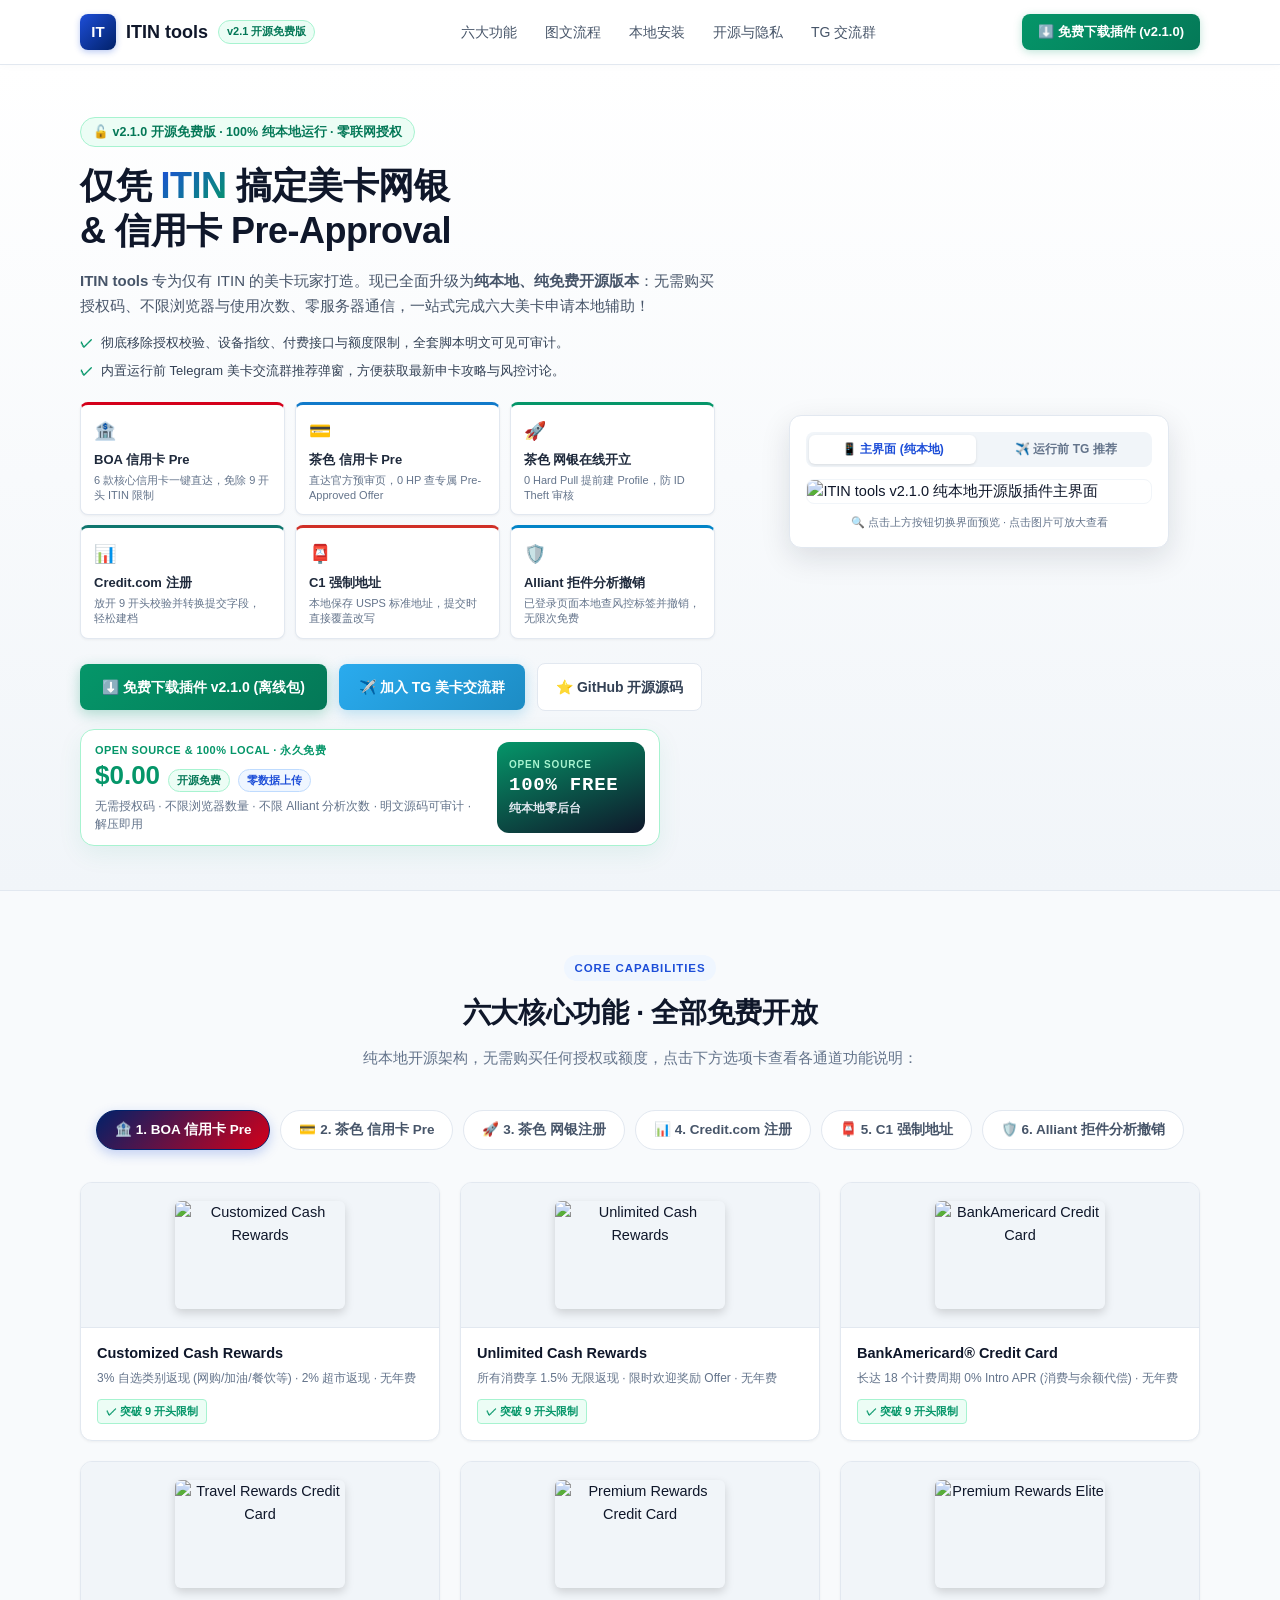
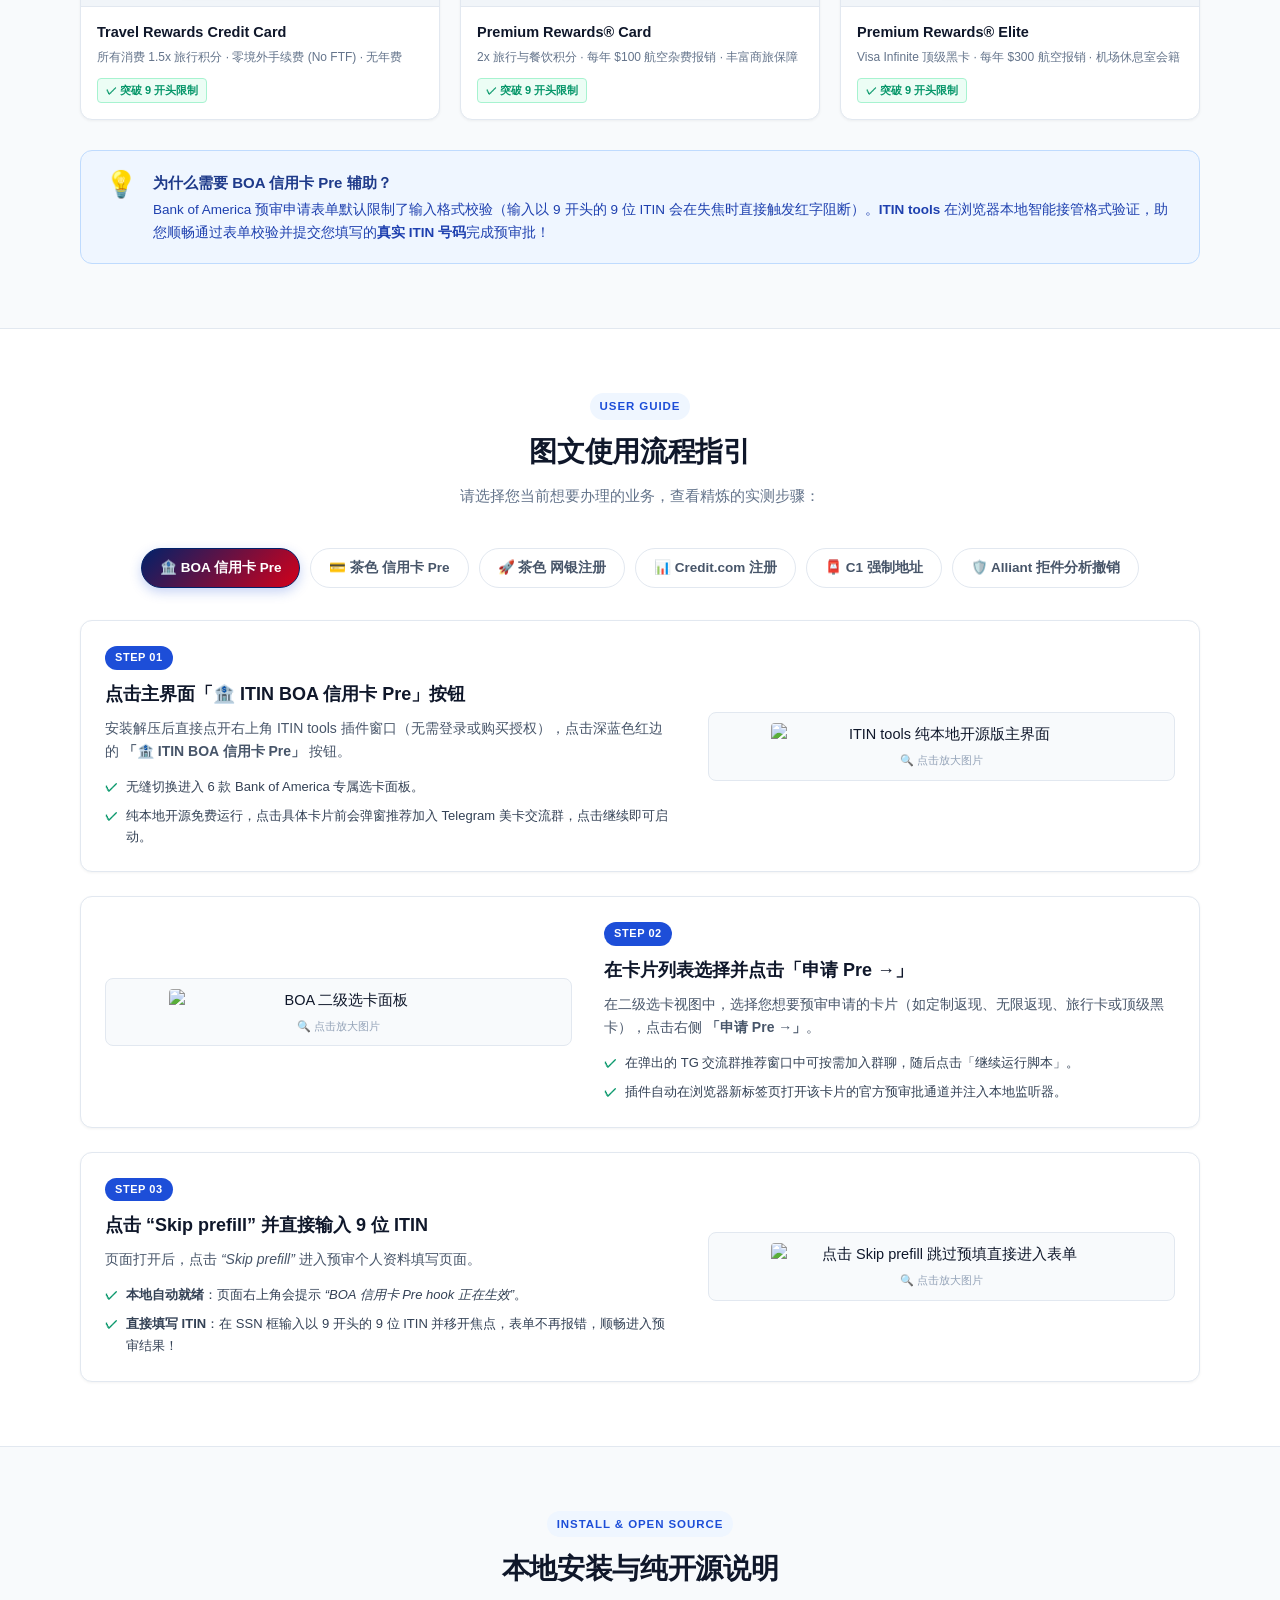
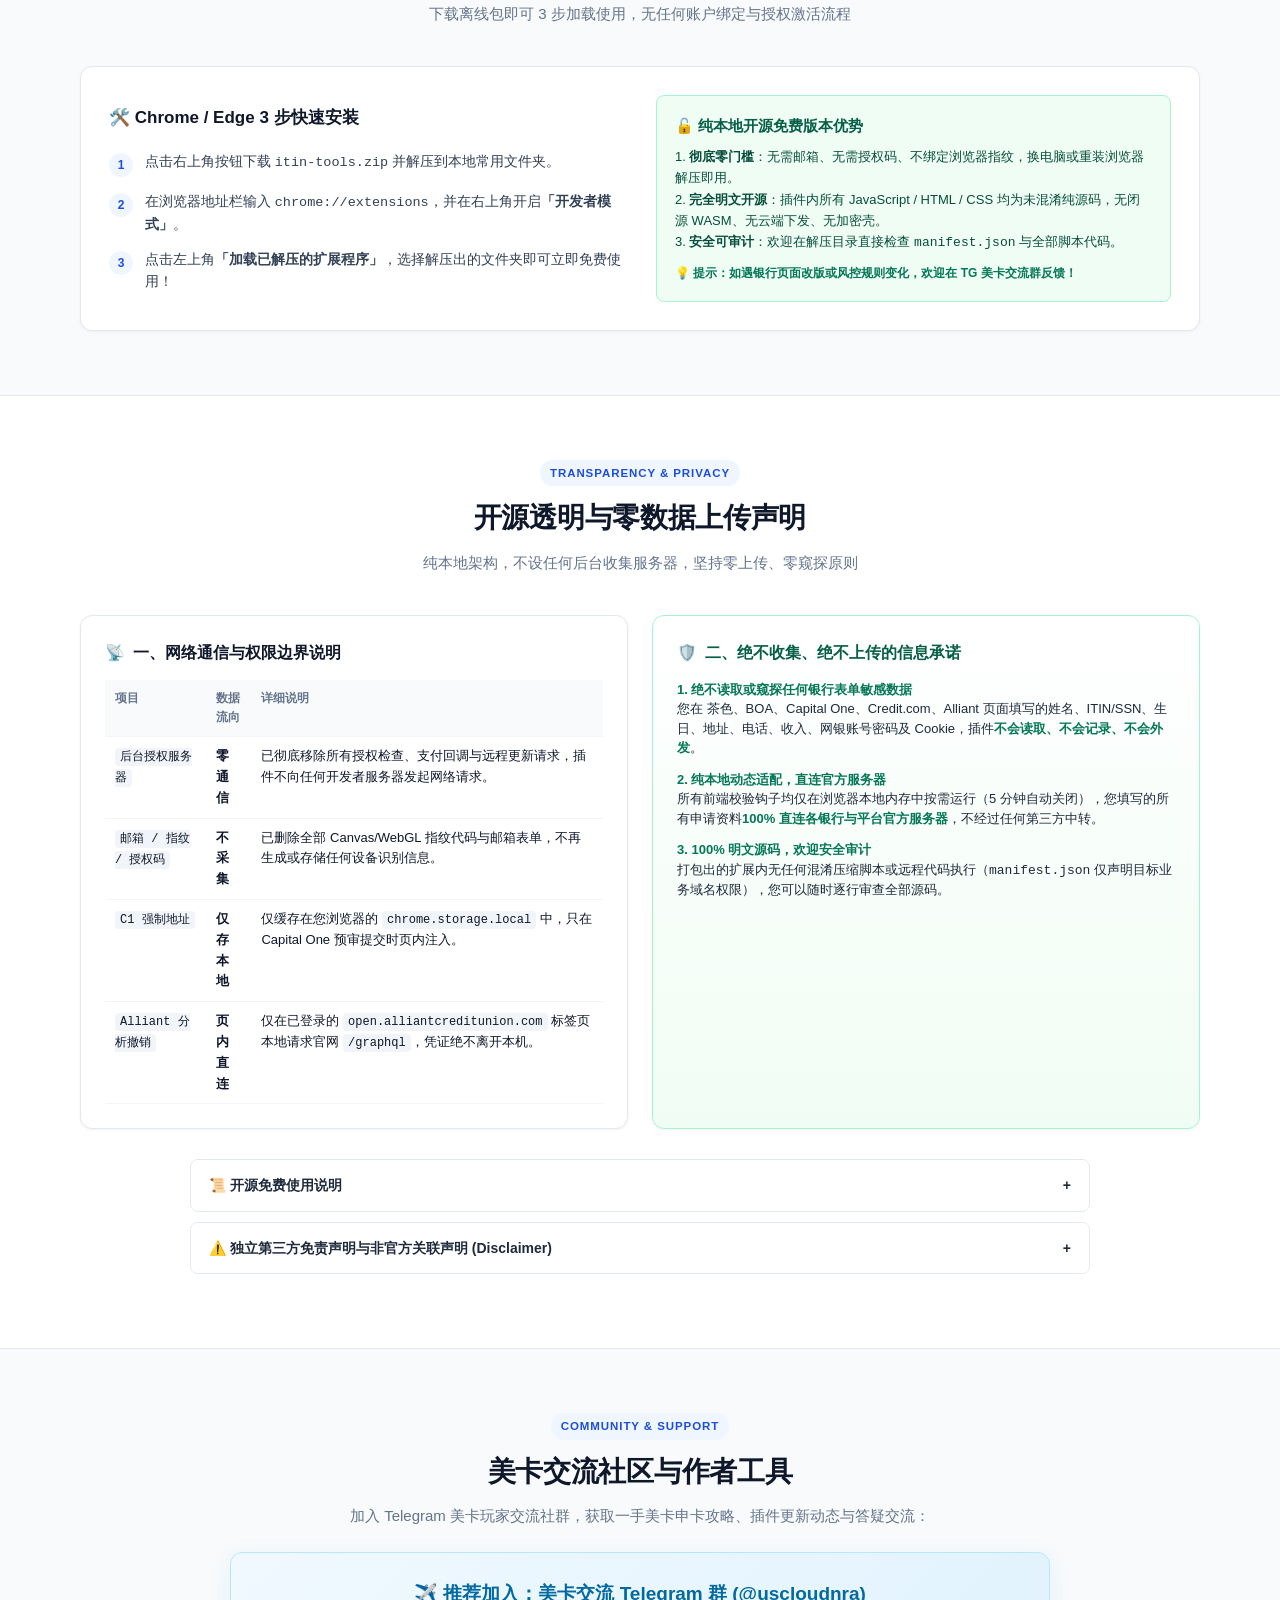
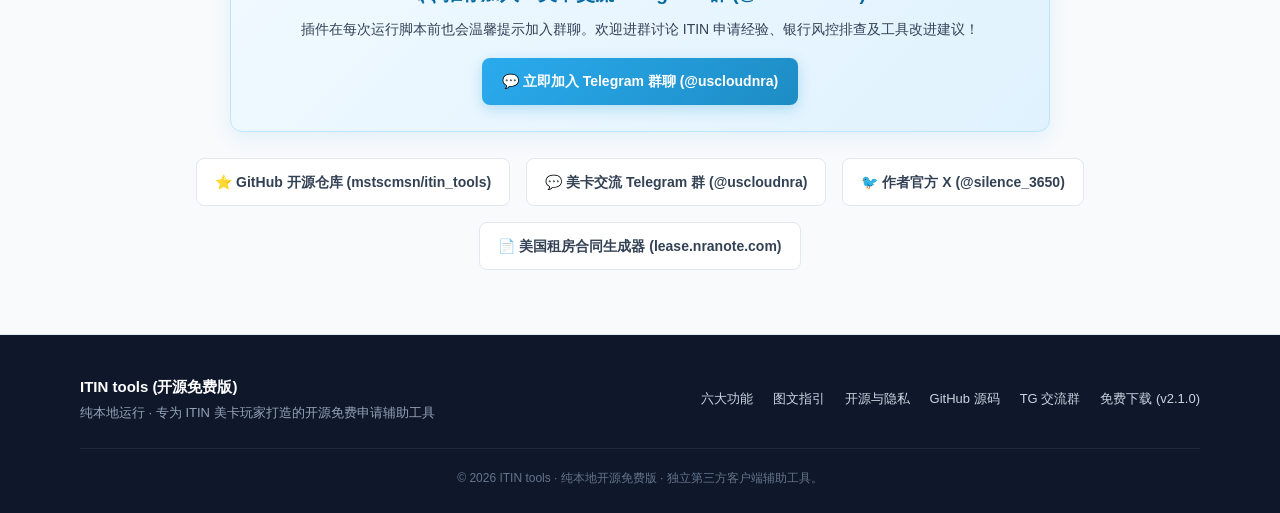
==== server/public/index.html @ f3eded9c "feat: release v2.1.0 pure local open-source edition with TG prompt and updated website" ====
<!DOCTYPE html>
<html lang="zh-CN">
<head>
  <meta charset="UTF-8" />
  <meta name="viewport" content="width=device-width, initial-scale=1.0" />
  <title>ITIN tools v2.1 - 开源免费的纯本地 ITIN 美卡申请辅助插件</title>
  <meta name="description" content="ITIN tools Chrome 插件 v2.1.0（纯本地开源免费版）。零授权码、零后台通信，一键辅助茶色房贷/网银注册、茶色信用卡 Pre、BOA 信用卡 Pre、Credit.com 注册、Capital One 强制地址，以及 Alliant CU 本地拒件分析与撤销。" />
  <style>
    :root {
      --primary: #1d4ed8;
      --primary-dark: #1e40af;
      --primary-light: #eff6ff;
      --chase-blue: #117aca;
      --bofa-red: #d4001a;
      --bofa-blue: #012169;
      --accent-green: #059669;
      --tg-blue: #229ed9;
      --text-main: #0f172a;
      --text-muted: #64748b;
      --bg-page: #f8fafc;
      --bg-card: #ffffff;
      --border-color: #e2e8f0;
      --radius-sm: 8px;
      --radius-md: 12px;
      --radius-lg: 16px;
      --shadow-sm: 0 1px 3px rgba(0, 0, 0, 0.05);
      --shadow-md: 0 4px 12px rgba(15, 23, 42, 0.08);
      --shadow-lg: 0 10px 30px rgba(15, 23, 42, 0.12);
    }

    * {
      box-sizing: border-box;
      margin: 0;
      padding: 0;
    }

    body {
      font-family: -apple-system, BlinkMacSystemFont, "Segoe UI", Roboto, "PingFang SC", "Hiragino Sans GB", "Microsoft YaHei", sans-serif;
      background-color: var(--bg-page);
      color: var(--text-main);
      line-height: 1.6;
      font-size: 14.5px;
      -webkit-font-smoothing: antialiased;
    }

    a {
      color: var(--primary);
      text-decoration: none;
      transition: all 0.2s;
    }
    a:hover {
      color: var(--primary-dark);
      text-decoration: underline;
    }

    .container {
      max-width: 1160px;
      margin: 0 auto;
      padding: 0 20px;
    }

    /* Navbar */
    .navbar {
      position: sticky;
      top: 0;
      z-index: 1000;
      background: rgba(255, 255, 255, 0.94);
      backdrop-filter: blur(12px);
      border-bottom: 1px solid var(--border-color);
      box-shadow: 0 2px 8px rgba(0, 0, 0, 0.02);
    }

    .nav-inner {
      height: 64px;
      display: flex;
      align-items: center;
      justify-content: space-between;
      gap: 16px;
    }

    .brand {
      display: flex;
      align-items: center;
      gap: 10px;
      text-decoration: none;
      color: var(--text-main);
      font-weight: 700;
      font-size: 18px;
      white-space: nowrap;
    }

    .brand-icon {
      width: 36px;
      height: 36px;
      border-radius: var(--radius-sm);
      background: linear-gradient(135deg, #1d4ed8 0%, #012169 100%);
      color: #ffffff;
      display: flex;
      align-items: center;
      justify-content: center;
      font-size: 15px;
      font-weight: 800;
      box-shadow: 0 2px 6px rgba(29, 78, 216, 0.3);
    }

    .brand-version {
      font-size: 11px;
      background: #ecfdf5;
      color: #047857;
      padding: 2px 8px;
      border-radius: 999px;
      font-weight: 700;
      border: 1px solid #a7f3d0;
    }

    .nav-links {
      display: flex;
      align-items: center;
      gap: 20px;
      list-style: none;
    }

    .nav-links a {
      color: #475569;
      font-size: 14px;
      font-weight: 500;
      text-decoration: none;
      padding: 6px 4px;
      position: relative;
      white-space: nowrap;
    }
    .nav-links a:hover {
      color: var(--primary);
    }

    .nav-cta {
      display: inline-flex;
      align-items: center;
      gap: 6px;
      background: linear-gradient(135deg, #059669 0%, #047857 100%);
      color: #ffffff !important;
      padding: 8px 16px;
      border-radius: var(--radius-sm);
      font-weight: 600;
      font-size: 13px;
      text-decoration: none !important;
      box-shadow: 0 2px 8px rgba(5, 150, 105, 0.25);
      transition: all 0.2s;
      white-space: nowrap;
    }
    .nav-cta:hover {
      transform: translateY(-1px);
      box-shadow: 0 4px 12px rgba(5, 150, 105, 0.35);
    }

    /* Hero Section */
    .hero {
      padding: 52px 0 44px;
      background: linear-gradient(180deg, #ffffff 0%, #f1f5f9 100%);
      border-bottom: 1px solid var(--border-color);
    }

    .hero-grid {
      display: grid;
      grid-template-columns: 1.18fr 0.82fr;
      gap: 44px;
      align-items: center;
    }

    .hero-tag {
      display: inline-flex;
      align-items: center;
      gap: 6px;
      background: #ecfdf5;
      border: 1px solid #a7f3d0;
      color: #047857;
      padding: 4px 12px;
      border-radius: 999px;
      font-size: 12.5px;
      font-weight: 700;
      margin-bottom: 16px;
    }

    .hero-title {
      font-size: 36px;
      font-weight: 800;
      line-height: 1.25;
      color: #0f172a;
      letter-spacing: -0.5px;
      margin-bottom: 16px;
    }

    .hero-title span {
      background: linear-gradient(135deg, #1d4ed8 0%, #059669 100%);
      -webkit-background-clip: text;
      -webkit-text-fill-color: transparent;
    }

    .hero-subtitle {
      font-size: 15px;
      color: #475569;
      line-height: 1.65;
      margin-bottom: 14px;
    }

    /* 6 Pill Cards in Hero */
    .hero-pills {
      display: grid;
      grid-template-columns: repeat(3, 1fr);
      gap: 10px;
      margin: 20px 0 24px;
    }

    .hero-pill-card {
      background: #ffffff;
      border: 1px solid var(--border-color);
      border-radius: var(--radius-sm);
      padding: 12px 13px;
      box-shadow: var(--shadow-sm);
      transition: all 0.2s;
    }
    .hero-pill-card:hover {
      transform: translateY(-2px);
      box-shadow: var(--shadow-md);
    }

    .hero-pill-card.pill-bofa { border-top: 3px solid var(--bofa-red); }
    .hero-pill-card.pill-chase { border-top: 3px solid var(--chase-blue); }
    .hero-pill-card.pill-open { border-top: 3px solid var(--accent-green); }
    .hero-pill-card.pill-credit { border-top: 3px solid #0f766e; }
    .hero-pill-card.pill-c1 { border-top: 3px solid #d03027; }
    .hero-pill-card.pill-alliant { border-top: 3px solid #0284c7; }

    .hero-pill-icon { font-size: 18px; margin-bottom: 4px; }
    .hero-pill-title { font-weight: 700; font-size: 13px; color: #1e293b; margin-bottom: 2px; }
    .hero-pill-desc { font-size: 11px; color: #64748b; line-height: 1.35; }

    .hero-actions {
      display: flex;
      align-items: center;
      gap: 12px;
      flex-wrap: wrap;
    }

    .btn-main {
      display: inline-flex;
      align-items: center;
      gap: 8px;
      background: linear-gradient(135deg, #059669 0%, #047857 100%);
      color: #ffffff !important;
      padding: 12px 22px;
      border-radius: var(--radius-sm);
      font-weight: 700;
      font-size: 14px;
      box-shadow: 0 4px 14px rgba(5, 150, 105, 0.3);
      transition: all 0.2s;
      text-decoration: none !important;
      border: none;
      cursor: pointer;
    }
    .btn-main:hover {
      transform: translateY(-2px);
      box-shadow: 0 6px 18px rgba(5, 150, 105, 0.4);
    }

    .btn-tg {
      display: inline-flex;
      align-items: center;
      gap: 7px;
      background: linear-gradient(135deg, #2aabee 0%, #1d8cc4 100%);
      color: #ffffff !important;
      padding: 12px 20px;
      border-radius: var(--radius-sm);
      font-weight: 700;
      font-size: 14px;
      box-shadow: 0 4px 14px rgba(34, 158, 217, 0.28);
      transition: all 0.2s;
      text-decoration: none !important;
    }
    .btn-tg:hover {
      transform: translateY(-2px);
      box-shadow: 0 6px 18px rgba(34, 158, 217, 0.38);
    }

    .btn-outline {
      display: inline-flex;
      align-items: center;
      gap: 6px;
      background: #ffffff;
      color: #334155 !important;
      border: 1px solid var(--border-color);
      padding: 12px 18px;
      border-radius: var(--radius-sm);
      font-weight: 600;
      font-size: 14px;
      transition: all 0.2s;
      text-decoration: none !important;
    }
    .btn-outline:hover {
      background: #f8fafc;
      border-color: #cbd5e1;
      color: #0f172a !important;
    }

    .hero-free-card {
      margin-top: 18px;
      display: flex;
      align-items: stretch;
      gap: 12px;
      background: #ffffff;
      border: 1px solid #a7f3d0;
      border-radius: 14px;
      padding: 12px 14px;
      box-shadow: 0 8px 24px rgba(5, 150, 105, 0.08);
      max-width: 580px;
    }
    .hero-free-main {
      flex: 1;
      min-width: 0;
    }
    .hero-free-kicker {
      font-size: 11px;
      font-weight: 700;
      letter-spacing: 0.04em;
      color: #059669;
      text-transform: uppercase;
    }
    .hero-free-row {
      display: flex;
      align-items: baseline;
      gap: 8px;
      margin-top: 2px;
      flex-wrap: wrap;
    }
    .hero-free-now {
      font-size: 26px;
      line-height: 1;
      font-weight: 800;
      color: #059669;
    }
    .hero-free-badge {
      font-size: 11px;
      font-weight: 700;
      color: #047857;
      background: #ecfdf5;
      border: 1px solid #a7f3d0;
      border-radius: 999px;
      padding: 2px 8px;
    }
    .hero-free-badge.blue {
      color: #1d4ed8;
      background: #eff6ff;
      border-color: #bfdbfe;
    }
    .hero-free-note {
      margin-top: 6px;
      font-size: 12px;
      color: #64748b;
      line-height: 1.45;
    }
    .oss-chip {
      flex: 0 0 auto;
      width: 148px;
      border-radius: 12px;
      background: linear-gradient(160deg, #059669 0%, #0f172a 100%);
      color: #ffffff;
      padding: 10px 12px;
      display: flex;
      flex-direction: column;
      justify-content: center;
      gap: 2px;
    }
    .oss-chip-label {
      font-size: 10px;
      letter-spacing: 0.08em;
      text-transform: uppercase;
      color: #a7f3d0;
      font-weight: 700;
    }
    .oss-chip-code {
      font-family: ui-monospace, SFMono-Regular, Menlo, Monaco, Consolas, monospace;
      font-size: 19px;
      font-weight: 800;
      letter-spacing: 0.04em;
      line-height: 1.15;
    }
    .oss-chip-sub {
      font-size: 11.5px;
      color: #e2e8f0;
      font-weight: 600;
    }

    @media (max-width: 580px) {
      .hero-free-card { flex-direction: column; }
      .oss-chip { width: 100%; }
    }

    /* Hero Preview Showcase */
    .hero-preview-wrap {
      display: flex;
      justify-content: center;
    }

    .preview-card {
      width: 100%;
      max-width: 380px;
      background: #ffffff;
      border: 1px solid var(--border-color);
      border-radius: var(--radius-md);
      box-shadow: var(--shadow-lg);
      padding: 16px;
      position: relative;
    }

    .preview-tabs {
      display: flex;
      gap: 6px;
      margin-bottom: 12px;
      background: #f1f5f9;
      padding: 3px;
      border-radius: var(--radius-sm);
    }

    .prev-tab-btn {
      flex: 1;
      border: none;
      background: transparent;
      padding: 6px 10px;
      font-size: 12px;
      font-weight: 600;
      color: #64748b;
      border-radius: 6px;
      cursor: pointer;
      transition: all 0.15s ease;
    }

    .prev-tab-btn:hover {
      color: #0f172a;
    }

    .prev-tab-btn.active {
      background: #ffffff;
      color: var(--primary);
      box-shadow: 0 1px 3px rgba(0, 0, 0, 0.1);
    }

    .preview-card img {
      width: 100%;
      border-radius: var(--radius-sm);
      display: block;
      cursor: zoom-in;
      transition: transform 0.2s;
      border: 1px solid #f1f5f9;
    }
    .preview-card img:hover {
      transform: scale(1.01);
    }

    .preview-caption {
      text-align: center;
      font-size: 11px;
      color: #64748b;
      margin-top: 10px;
    }

    /* Section Styles */
    .section {
      padding: 64px 0;
      border-bottom: 1px solid var(--border-color);
    }
    .section-alt {
      background: #ffffff;
    }

    .section-header {
      text-align: center;
      max-width: 760px;
      margin: 0 auto 40px;
    }

    .section-badge {
      display: inline-block;
      font-size: 11.5px;
      font-weight: 700;
      letter-spacing: 0.08em;
      text-transform: uppercase;
      color: var(--primary);
      background: var(--primary-light);
      padding: 4px 10px;
      border-radius: 999px;
      margin-bottom: 10px;
    }

    .section-title {
      font-size: 28px;
      font-weight: 800;
      color: #0f172a;
      letter-spacing: -0.3px;
      margin-bottom: 10px;
    }

    .section-desc {
      font-size: 15px;
      color: #64748b;
      line-height: 1.6;
    }

    /* Tab Controls */
    .tab-bar {
      display: flex;
      justify-content: center;
      gap: 10px;
      margin-bottom: 32px;
      flex-wrap: wrap;
    }

    .tab-btn {
      display: inline-flex;
      align-items: center;
      gap: 8px;
      padding: 10px 18px;
      border-radius: 999px;
      font-size: 13.5px;
      font-weight: 600;
      border: 1px solid var(--border-color);
      background: #ffffff;
      color: #475569;
      cursor: pointer;
      transition: all 0.2s;
    }

    .tab-btn:hover {
      background: #f8fafc;
      color: #0f172a;
      border-color: #cbd5e1;
    }

    .tab-btn.active {
      background: var(--primary);
      color: #ffffff;
      border-color: var(--primary);
      box-shadow: 0 4px 12px rgba(29, 78, 216, 0.25);
    }

    .tab-btn.tab-bofa.active {
      background: linear-gradient(135deg, #012169 0%, #d4001a 100%);
      border-color: #012169;
    }

    .tab-btn.tab-credit.active {
      background: linear-gradient(135deg, #0f766e 0%, #115e59 100%);
      border-color: #0f766e;
    }

    .tab-btn.tab-c1.active {
      background: linear-gradient(135deg, #004977 0%, #d03027 100%);
      border-color: #004977;
    }

    .tab-btn.tab-alliant.active {
      background: linear-gradient(135deg, #002b49 0%, #0284c7 100%);
      border-color: #002b49;
    }

    .tab-content {
      display: none;
      animation: fadeIn 0.3s ease;
    }
    .tab-content.active {
      display: block;
    }

    @keyframes fadeIn {
      from { opacity: 0; transform: translateY(6px); }
      to { opacity: 1; transform: translateY(0); }
    }

    /* Cards Grid for BOA Tab */
    .bofa-cards-grid {
      display: grid;
      grid-template-columns: repeat(3, 1fr);
      gap: 20px;
      margin-bottom: 30px;
    }

    .card-product {
      background: #ffffff;
      border: 1px solid var(--border-color);
      border-radius: var(--radius-md);
      overflow: hidden;
      box-shadow: var(--shadow-sm);
      transition: all 0.25s ease;
      display: flex;
      flex-direction: column;
    }
    .card-product:hover {
      transform: translateY(-3px);
      box-shadow: var(--shadow-md);
      border-color: #93c5fd;
    }

    .card-product-cover {
      background: #f1f5f9;
      padding: 18px;
      text-align: center;
      display: flex;
      align-items: center;
      justify-content: center;
      border-bottom: 1px solid var(--border-color);
    }

    .card-product-cover img {
      width: 170px;
      height: 108px;
      object-fit: cover;
      border-radius: 6px;
      box-shadow: 0 4px 10px rgba(0, 0, 0, 0.15);
      transition: transform 0.2s;
    }
    .card-product:hover .card-product-cover img {
      transform: scale(1.03);
    }

    .card-product-body {
      padding: 16px;
      flex: 1;
      display: flex;
      flex-direction: column;
    }

    .card-product-name {
      font-weight: 700;
      font-size: 14.5px;
      color: #0f172a;
      line-height: 1.35;
      margin-bottom: 6px;
    }

    .card-product-perk {
      font-size: 12px;
      color: #64748b;
      margin-bottom: 12px;
      line-height: 1.4;
      flex: 1;
    }

    .card-product-tag {
      display: inline-block;
      font-size: 11px;
      font-weight: 600;
      color: #059669;
      background: #ecfdf5;
      border: 1px solid #a7f3d0;
      padding: 3px 8px;
      border-radius: 4px;
      width: fit-content;
    }

    /* Explanation Banner */
    .feature-explanation-box {
      background: #eff6ff;
      border: 1px solid #bfdbfe;
      border-radius: var(--radius-md);
      padding: 20px 24px;
      display: flex;
      gap: 16px;
      align-items: flex-start;
      margin-top: 10px;
    }

    .feature-explanation-icon {
      font-size: 26px;
      line-height: 1;
      color: var(--primary);
    }

    .feature-explanation-title {
      font-weight: 700;
      font-size: 15px;
      color: #1e3a8a;
      margin-bottom: 4px;
    }

    .feature-explanation-desc {
      font-size: 13.5px;
      color: #1e40af;
      line-height: 1.6;
    }

    /* Benefits Grid */
    .benefits-grid {
      display: grid;
      grid-template-columns: repeat(2, 1fr);
      gap: 20px;
    }

    .benefit-item {
      background: #ffffff;
      border: 1px solid var(--border-color);
      border-radius: var(--radius-md);
      padding: 20px;
      box-shadow: var(--shadow-sm);
    }

    .benefit-icon {
      width: 40px;
      height: 40px;
      border-radius: var(--radius-sm);
      background: #eff6ff;
      color: var(--primary);
      display: flex;
      align-items: center;
      justify-content: center;
      font-size: 20px;
      margin-bottom: 12px;
    }

    .benefit-title {
      font-weight: 700;
      font-size: 16px;
      color: #0f172a;
      margin-bottom: 6px;
    }

    .benefit-desc {
      font-size: 13.5px;
      color: #64748b;
      line-height: 1.6;
    }

    /* Tutorial Steps */
    .tutorial-steps-wrap {
      display: flex;
      flex-direction: column;
      gap: 24px;
    }

    .tutorial-step-card {
      background: #ffffff;
      border: 1px solid var(--border-color);
      border-radius: var(--radius-md);
      box-shadow: var(--shadow-sm);
      padding: 24px;
      display: grid;
      grid-template-columns: 1.1fr 0.9fr;
      gap: 32px;
      align-items: center;
    }

    .tutorial-step-card.reverse {
      grid-template-columns: 0.9fr 1.1fr;
    }

    .step-badge {
      display: inline-block;
      font-size: 11px;
      font-weight: 700;
      color: #ffffff;
      background: var(--primary);
      padding: 3px 10px;
      border-radius: 999px;
      margin-bottom: 10px;
      letter-spacing: 0.05em;
    }

    .step-title {
      font-size: 18px;
      font-weight: 700;
      color: #0f172a;
      margin-bottom: 8px;
    }

    .step-desc {
      font-size: 14px;
      color: #475569;
      line-height: 1.65;
      margin-bottom: 14px;
    }

    .step-points {
      list-style: none;
      display: flex;
      flex-direction: column;
      gap: 8px;
    }

    .step-points li {
      font-size: 13px;
      color: #334155;
      display: flex;
      gap: 8px;
      align-items: flex-start;
    }

    .step-points li .dot {
      color: var(--accent-green);
      font-weight: 700;
    }

    .step-img-box {
      border: 1px solid var(--border-color);
      border-radius: var(--radius-sm);
      overflow: hidden;
      background: #f8fafc;
      text-align: center;
      padding: 10px;
    }

    .step-img-box img {
      width: 100%;
      max-width: 340px;
      margin: 0 auto;
      height: auto;
      border-radius: 4px;
      cursor: zoom-in;
      display: block;
      transition: transform 0.2s;
    }
    .step-img-box img:hover {
      transform: scale(1.02);
    }

    .step-zoom-hint {
      font-size: 11px;
      color: #94a3b8;
      margin-top: 6px;
    }

    /* Privacy & Transparency */
    .privacy-grid {
      display: grid;
      grid-template-columns: repeat(2, 1fr);
      gap: 24px;
      margin-bottom: 30px;
    }

    .privacy-card {
      background: #ffffff;
      border: 1px solid var(--border-color);
      border-radius: var(--radius-md);
      padding: 24px;
      box-shadow: var(--shadow-sm);
    }

    .privacy-card.safe {
      border-color: #a7f3d0;
      background: linear-gradient(180deg, #ffffff 0%, #f0fdf4 100%);
    }

    .privacy-card-title {
      font-size: 16px;
      font-weight: 700;
      display: flex;
      align-items: center;
      gap: 8px;
      margin-bottom: 14px;
    }

    .privacy-card.safe .privacy-card-title {
      color: #065f46;
    }

    .privacy-table {
      width: 100%;
      border-collapse: collapse;
      font-size: 13px;
    }

    .privacy-table th,
    .privacy-table td {
      padding: 9px 10px;
      border-bottom: 1px solid #f1f5f9;
      text-align: left;
      vertical-align: top;
    }

    .privacy-table th {
      color: #64748b;
      font-weight: 600;
      font-size: 12px;
      background: #f8fafc;
    }

    .privacy-table code {
      background: #f1f5f9;
      padding: 2px 5px;
      border-radius: 4px;
      font-size: 12px;
      color: #0f172a;
    }

    .safe-list {
      list-style: none;
      display: flex;
      flex-direction: column;
      gap: 12px;
    }

    .safe-list li {
      font-size: 13px;
      color: #1e293b;
      line-height: 1.5;
    }

    .safe-list strong {
      color: #047857;
    }

    /* Legal Accordion */
    .accordion-item {
      background: #ffffff;
      border: 1px solid var(--border-color);
      border-radius: var(--radius-sm);
      margin-bottom: 10px;
      overflow: hidden;
    }

    .accordion-header {
      padding: 14px 18px;
      font-weight: 600;
      font-size: 14px;
      color: #1e293b;
      cursor: pointer;
      display: flex;
      align-items: center;
      justify-content: space-between;
      user-select: none;
      background: #ffffff;
      transition: background 0.2s;
    }
    .accordion-header:hover {
      background: #f8fafc;
    }

    .accordion-content {
      padding: 16px 18px;
      font-size: 13px;
      color: #475569;
      line-height: 1.6;
      border-top: 1px solid var(--border-color);
      background: #fcfcfd;
      display: none;
    }
    .accordion-item.open .accordion-content {
      display: block;
    }

    /* Install Box */
    .install-box {
      background: #ffffff;
      border: 1px solid var(--border-color);
      border-radius: var(--radius-md);
      padding: 28px;
      box-shadow: var(--shadow-sm);
      display: grid;
      grid-template-columns: 1fr 1fr;
      gap: 32px;
      align-items: center;
    }

    .install-steps {
      display: flex;
      flex-direction: column;
      gap: 14px;
    }

    .install-step-item {
      display: flex;
      gap: 12px;
    }

    .install-num {
      width: 24px;
      height: 24px;
      border-radius: 999px;
      background: #eff6ff;
      color: var(--primary);
      font-size: 12px;
      font-weight: 700;
      display: flex;
      align-items: center;
      justify-content: center;
      flex-shrink: 0;
      margin-top: 2px;
    }

    .install-text {
      font-size: 13.5px;
      color: #334155;
    }

    /* Community Banner Card */
    .tg-hero-banner {
      background: linear-gradient(135deg, #f0f9ff 0%, #e0f2fe 100%);
      border: 1px solid #bae6fd;
      border-radius: var(--radius-md);
      padding: 26px 28px;
      max-width: 820px;
      margin: 0 auto 26px;
      text-align: center;
      box-shadow: 0 6px 20px rgba(34, 158, 217, 0.1);
    }

    .tg-hero-banner h3 {
      font-size: 19px;
      font-weight: 800;
      color: #0369a1;
      margin-bottom: 8px;
    }

    .tg-hero-banner p {
      font-size: 14px;
      color: #334155;
      margin-bottom: 18px;
    }

    /* Footer */
    .footer {
      background: #0f172a;
      color: #94a3b8;
      padding: 40px 0 28px;
      font-size: 13px;
    }

    .footer-inner {
      display: flex;
      align-items: center;
      justify-content: space-between;
      flex-wrap: wrap;
      gap: 16px;
      padding-bottom: 24px;
      border-bottom: 1px solid #1e293b;
      margin-bottom: 20px;
    }

    .footer-links {
      display: flex;
      gap: 20px;
      flex-wrap: wrap;
    }

    .footer-links a {
      color: #cbd5e1;
      text-decoration: none;
    }
    .footer-links a:hover {
      color: #ffffff;
      text-decoration: underline;
    }

    .footer-copy {
      font-size: 12px;
      color: #64748b;
      text-align: center;
    }

    /* Lightbox Modal */
    .lightbox {
      display: none;
      position: fixed;
      inset: 0;
      z-index: 99999;
      background: rgba(15, 23, 42, 0.88);
      backdrop-filter: blur(8px);
      align-items: center;
      justify-content: center;
      padding: 20px;
      cursor: zoom-out;
    }
    .lightbox.active {
      display: flex;
    }
    .lightbox-img {
      max-width: 90vw;
      max-height: 90vh;
      border-radius: var(--radius-sm);
      box-shadow: 0 20px 50px rgba(0, 0, 0, 0.5);
    }

    /* Responsive */
    @media (max-width: 868px) {
      .hero-grid { grid-template-columns: 1fr; }
      .hero-pills { grid-template-columns: repeat(2, 1fr); }
      .bofa-cards-grid { grid-template-columns: repeat(2, 1fr); }
      .benefits-grid { grid-template-columns: 1fr; }
      .tutorial-step-card,
      .tutorial-step-card.reverse { grid-template-columns: 1fr; }
      .privacy-grid { grid-template-columns: 1fr; }
      .install-box { grid-template-columns: 1fr; }
      .nav-links { display: none; }
    }

    @media (max-width: 580px) {
      .hero-pills { grid-template-columns: 1fr; }
      .bofa-cards-grid { grid-template-columns: 1fr; }
    }
  </style>
</head>
<body>

  <!-- Top Sticky Navigation -->
  <header class="navbar">
    <div class="container nav-inner">
      <a href="#" class="brand">
        <div class="brand-icon">IT</div>
        <span>ITIN tools</span>
        <span class="brand-version">v2.1 开源免费版</span>
      </a>
      <nav class="nav-links">
        <a href="#features">六大功能</a>
        <a href="#tutorial">图文流程</a>
        <a href="#install">本地安装</a>
        <a href="#privacy">开源与隐私</a>
        <a href="#community">TG 交流群</a>
      </nav>
      <a href="/downloads/itin-tools.zip" class="nav-cta" download>
        <span>⬇️ 免费下载插件 (v2.1.0)</span>
      </a>
    </div>
  </header>

  <!-- Hero Section -->
  <section class="hero">
    <div class="container hero-grid">
      <div>
        <div class="hero-tag">
          <span>🔓 v2.1.0 开源免费版 · 100% 纯本地运行 · 零联网授权</span>
        </div>
        <h1 class="hero-title">
          仅凭 <span>ITIN</span> 搞定美卡网银<br />
          &amp; 信用卡 Pre-Approval
        </h1>
        <p class="hero-subtitle">
          <strong>ITIN tools</strong> 专为仅有 ITIN 的美卡玩家打造。现已全面升级为<strong>纯本地、纯免费开源版本</strong>：无需购买授权码、不限浏览器与使用次数、零服务器通信，一站式完成六大美卡申请本地辅助！
        </p>
        <ul class="step-points" style="margin: 10px 0 0;">
          <li><span class="dot">✓</span> <span>彻底移除授权校验、设备指纹、付费接口与额度限制，全套脚本明文可见可审计。</span></li>
          <li><span class="dot">✓</span> <span>内置运行前 Telegram 美卡交流群推荐弹窗，方便获取最新申卡攻略与风控讨论。</span></li>
        </ul>

        <!-- 6 Feature Pills in Hero -->
        <div class="hero-pills">
          <div class="hero-pill-card pill-bofa">
            <div class="hero-pill-icon">🏦</div>
            <div class="hero-pill-title">BOA 信用卡 Pre</div>
            <div class="hero-pill-desc">6 款核心信用卡一键直达，免除 9 开头 ITIN 限制</div>
          </div>
          <div class="hero-pill-card pill-chase">
            <div class="hero-pill-icon">💳</div>
            <div class="hero-pill-title">茶色 信用卡 Pre</div>
            <div class="hero-pill-desc">直达官方预审页，0 HP 查专属 Pre-Approved Offer</div>
          </div>
          <div class="hero-pill-card pill-open">
            <div class="hero-pill-icon">🚀</div>
            <div class="hero-pill-title">茶色 网银在线开立</div>
            <div class="hero-pill-desc">0 Hard Pull 提前建 Profile，防 ID Theft 审核</div>
          </div>
          <div class="hero-pill-card pill-credit">
            <div class="hero-pill-icon">📊</div>
            <div class="hero-pill-title">Credit.com 注册</div>
            <div class="hero-pill-desc">放开 9 开头校验并转换提交字段，轻松建档</div>
          </div>
          <div class="hero-pill-card pill-c1">
            <div class="hero-pill-icon">📮</div>
            <div class="hero-pill-title">C1 强制地址</div>
            <div class="hero-pill-desc">本地保存 USPS 标准地址，提交时直接覆盖改写</div>
          </div>
          <div class="hero-pill-card pill-alliant">
            <div class="hero-pill-icon">🛡️</div>
            <div class="hero-pill-title">Alliant 拒件分析撤销</div>
            <div class="hero-pill-desc">已登录页面本地查风控标签并撤销，无限次免费</div>
          </div>
        </div>

        <div class="hero-actions">
          <a href="/downloads/itin-tools.zip" class="btn-main" download>
            <span>⬇️ 免费下载插件 v2.1.0 (离线包)</span>
          </a>
          <a href="https://t.me/uscloudnra" target="_blank" rel="noopener noreferrer" class="btn-tg">
            <span>✈️ 加入 TG 美卡交流群</span>
          </a>
          <a href="https://github.com/mstscmsn/itin_tools" target="_blank" rel="noopener noreferrer" class="btn-outline">
            <span>⭐ GitHub 开源源码</span>
          </a>
        </div>

        <div class="hero-free-card">
          <div class="hero-free-main">
            <div class="hero-free-kicker">OPEN SOURCE &amp; 100% LOCAL · 永久免费</div>
            <div class="hero-free-row">
              <span class="hero-free-now">$0.00</span>
              <span class="hero-free-badge">开源免费</span>
              <span class="hero-free-badge blue">零数据上传</span>
            </div>
            <div class="hero-free-note">
              无需授权码 · 不限浏览器数量 · 不限 Alliant 分析次数 · 明文源码可审计 · 解压即用
            </div>
          </div>
          <div class="oss-chip" title="纯本地开源免费版本">
            <span class="oss-chip-label">OPEN SOURCE</span>
            <span class="oss-chip-code">100% FREE</span>
            <span class="oss-chip-sub">纯本地零后台</span>
          </div>
        </div>
      </div>

      <div class="hero-preview-wrap">
        <div class="preview-card">
          <div class="preview-tabs">
            <button id="btn-prev-main" class="prev-tab-btn active" type="button" onclick="setHeroPreview('main')">
              📱 主界面 (纯本地)
            </button>
            <button id="btn-prev-tg" class="prev-tab-btn" type="button" onclick="setHeroPreview('tg')">
              ✈️ 运行前 TG 推荐
            </button>
          </div>
          <img id="hero-preview-img" src="/images/ext-main-v2.1.png" alt="ITIN tools v2.1.0 纯本地开源版插件主界面" onclick="openLightbox(this.src)" />
          <div class="preview-caption">🔍 点击上方按钮切换界面预览 · 点击图片可放大查看</div>
        </div>
      </div>
    </div>
  </section>

  <!-- Core Features Section -->
  <section id="features" class="section">
    <div class="container">
      <div class="section-header">
        <span class="section-badge">CORE CAPABILITIES</span>
        <h2 class="section-title">六大核心功能 · 全部免费开放</h2>
        <p class="section-desc">纯本地开源架构，无需购买任何授权或额度，点击下方选项卡查看各通道功能说明：</p>
      </div>

      <!-- Tab Buttons for Features -->
      <div class="tab-bar" id="features-tab-bar">
        <button class="tab-btn tab-bofa active" data-tab="bofa" onclick="switchFeatureTab('bofa', this)">
          <span>🏦 1. BOA 信用卡 Pre</span>
        </button>
        <button class="tab-btn" data-tab="chasepre" onclick="switchFeatureTab('chasepre', this)">
          <span>💳 2. 茶色 信用卡 Pre</span>
        </button>
        <button class="tab-btn" data-tab="chaseopen" onclick="switchFeatureTab('chaseopen', this)">
          <span>🚀 3. 茶色 网银注册</span>
        </button>
        <button class="tab-btn tab-credit" data-tab="credit" onclick="switchFeatureTab('credit', this)">
          <span>📊 4. Credit.com 注册</span>
        </button>
        <button class="tab-btn tab-c1" data-tab="c1" onclick="switchFeatureTab('c1', this)">
          <span>📮 5. C1 强制地址</span>
        </button>
        <button class="tab-btn tab-alliant" data-tab="alliant" onclick="switchFeatureTab('alliant', this)">
          <span>🛡️ 6. Alliant 拒件分析撤销</span>
        </button>
      </div>

      <!-- Tab 1: Bank of America Pre -->
      <div id="feature-tab-bofa" class="tab-content active">
        <div class="bofa-cards-grid">
          <div class="card-product">
            <div class="card-product-cover">
              <img src="/images/cards/bofa-1.png" alt="Customized Cash Rewards" onclick="openLightbox(this.src)" />
            </div>
            <div class="card-product-body">
              <div class="card-product-name">Customized Cash Rewards</div>
              <div class="card-product-perk">3% 自选类别返现 (网购/加油/餐饮等) · 2% 超市返现 · 无年费</div>
              <span class="card-product-tag">✓ 突破 9 开头限制</span>
            </div>
          </div>
          <div class="card-product">
            <div class="card-product-cover">
              <img src="/images/cards/bofa-2.png" alt="Unlimited Cash Rewards" onclick="openLightbox(this.src)" />
            </div>
            <div class="card-product-body">
              <div class="card-product-name">Unlimited Cash Rewards</div>
              <div class="card-product-perk">所有消费享 1.5% 无限返现 · 限时欢迎奖励 Offer · 无年费</div>
              <span class="card-product-tag">✓ 突破 9 开头限制</span>
            </div>
          </div>
          <div class="card-product">
            <div class="card-product-cover">
              <img src="/images/cards/bofa-3.png" alt="BankAmericard Credit Card" onclick="openLightbox(this.src)" />
            </div>
            <div class="card-product-body">
              <div class="card-product-name">BankAmericard® Credit Card</div>
              <div class="card-product-perk">长达 18 个计费周期 0% Intro APR (消费与余额代偿) · 无年费</div>
              <span class="card-product-tag">✓ 突破 9 开头限制</span>
            </div>
          </div>
          <div class="card-product">
            <div class="card-product-cover">
              <img src="/images/cards/bofa-4.png" alt="Travel Rewards Credit Card" onclick="openLightbox(this.src)" />
            </div>
            <div class="card-product-body">
              <div class="card-product-name">Travel Rewards Credit Card</div>
              <div class="card-product-perk">所有消费 1.5x 旅行积分 · 零境外手续费 (No FTF) · 无年费</div>
              <span class="card-product-tag">✓ 突破 9 开头限制</span>
            </div>
          </div>
          <div class="card-product">
            <div class="card-product-cover">
              <img src="/images/cards/bofa-5.png" alt="Premium Rewards Credit Card" onclick="openLightbox(this.src)" />
            </div>
            <div class="card-product-body">
              <div class="card-product-name">Premium Rewards® Card</div>
              <div class="card-product-perk">2x 旅行与餐饮积分 · 每年 $100 航空杂费报销 · 丰富商旅保障</div>
              <span class="card-product-tag">✓ 突破 9 开头限制</span>
            </div>
          </div>
          <div class="card-product">
            <div class="card-product-cover">
              <img src="/images/cards/bofa-6.png" alt="Premium Rewards Elite" onclick="openLightbox(this.src)" />
            </div>
            <div class="card-product-body">
              <div class="card-product-name">Premium Rewards® Elite</div>
              <div class="card-product-perk">Visa Infinite 顶级黑卡 · 每年 $300 航空报销 · 机场休息室会籍</div>
              <span class="card-product-tag">✓ 突破 9 开头限制</span>
            </div>
          </div>
        </div>

        <div class="feature-explanation-box">
          <div class="feature-explanation-icon">💡</div>
          <div>
            <div class="feature-explanation-title">为什么需要 BOA 信用卡 Pre 辅助？</div>
            <div class="feature-explanation-desc">
              Bank of America 预审申请表单默认限制了输入格式校验（输入以 <code>9</code> 开头的 9 位 ITIN 会在失焦时直接触发红字阻断）。<strong>ITIN tools</strong> 在浏览器本地智能接管格式验证，助您顺畅通过表单校验并提交您填写的<strong>真实 ITIN 号码</strong>完成预审批！
            </div>
          </div>
        </div>
      </div>

      <!-- Tab 2: 茶色 Pre-Approval -->
      <div id="feature-tab-chasepre" class="tab-content">
        <div class="benefits-grid">
          <div class="benefit-item">
            <div class="benefit-icon">💳</div>
            <div class="benefit-title">专属 Pre-Approval 预审通道</div>
            <div class="benefit-desc">
              插件内置「💳 ITIN 茶色 信用卡 Pre」本地钩子，一键直达 茶色 官方信用卡 Pre-Approval 专属预审批通道。
            </div>
          </div>
          <div class="benefit-item">
            <div class="benefit-icon">🛡️</div>
            <div class="benefit-title">0 Hard Pull 查看预批 Offer</div>
            <div class="benefit-desc">
              在 SSN 栏位直接填入以 9 开头的 9 位 ITIN，点击查询专属 Pre-Approved 信用卡 Offer（如 Freedom / Sapphire 等），查询过程仅 Soft Pull，不影响您的信用评分。
            </div>
          </div>
          <div class="benefit-item">
            <div class="benefit-icon">⚡</div>
            <div class="benefit-title">预批下卡率大幅提升</div>
            <div class="benefit-desc">
              通过 Pre-Approval 查出的预审推荐通常拥有固定的 APR 和更高的批卡概率，避免在没有预批的情况下盲目 Hard Pull 导致被拒。
            </div>
          </div>
          <div class="benefit-item">
            <div class="benefit-icon">🎯</div>
            <div class="benefit-title">请求参数本地自动改写</div>
            <div class="benefit-desc">
              提交询问请求时在本地自动完成校验适配与字段转换，无需配合 Requestly 等额外外部规则工具，5 分钟会话到期后自动关闭钩子。
            </div>
          </div>
        </div>
      </div>

      <!-- Tab 3: 茶色 Online Profile -->
      <div id="feature-tab-chaseopen" class="tab-content">
        <div class="benefits-grid">
          <div class="benefit-item">
            <div class="benefit-icon">✨</div>
            <div class="benefit-title">1. 免先下卡，0 HP 免费创建网银</div>
            <div class="benefit-desc">
              无需持有 茶色 支票账户或信用卡，通过房贷通道仅凭 ITIN 免费在线创建 茶色 Profile，<strong>0 Hard Pull，不影响信用分</strong>。
            </div>
          </div>
          <div class="benefit-item">
            <div class="benefit-icon">🔔</div>
            <div class="benefit-title">2. 防 ID Theft 审核第一时间接收通知</div>
            <div class="benefit-desc">
              申请信用卡如果触发防盗号风控（ID Theft），提前拥有网银账号可以第一时间在 App/网页收到通知并致电解除，防止因超时未响应被拒。
            </div>
          </div>
          <div class="benefit-item">
            <div class="benefit-icon">📱</div>
            <div class="benefit-title">3. Recon 电话 App 弹窗秒验证</div>
            <div class="benefit-desc">
              在拨打 Recon 客服申请复议时，客服可直接向您已登录的 茶色 App 发送安全推送弹窗快速核实身份，免去繁琐的信件资料寄送。
            </div>
          </div>
          <div class="benefit-item">
            <div class="benefit-icon">📊</div>
            <div class="benefit-title">4. 随时在线查询信用卡审批进度</div>
            <div class="benefit-desc">
              无需反复拨打自动语音电话或等待平邮纸质信件，登录已创建的 茶色 网银即可随时在线查看办卡审批状态。
            </div>
          </div>
        </div>
      </div>

      <!-- Tab 4: Credit.com ITIN Signup -->
      <div id="feature-tab-credit" class="tab-content">
        <div class="benefits-grid">
          <div class="benefit-item">
            <div class="benefit-icon">📊</div>
            <div class="benefit-title">1. 放开 9 开头 ITIN 前端阻断</div>
            <div class="benefit-desc">
              Credit.com 注册页默认会拦截以 <code>9</code> 开头的 9 位税号输入。插件在本地页内自动接管前端校验逻辑，直接填写真实 ITIN 即可通过验证。
            </div>
          </div>
          <div class="benefit-item">
            <div class="benefit-icon">🔁</div>
            <div class="benefit-title">2. 注册请求字段自动转换</div>
            <div class="benefit-desc">
              当向 <code>/marketing-services/signup/v3/customer</code> 提交注册请求时，本地钩子会自动将请求体中的税号类型字段转换为 <code>itin</code>，直连官网完成注册。
            </div>
          </div>
          <div class="benefit-item">
            <div class="benefit-icon">⏱️</div>
            <div class="benefit-title">3. 按需激活，5 分钟自动失效</div>
            <div class="benefit-desc">
              仅在您从插件点击启动 Credit.com 注册后的 5 分钟内生效，超时后自动卸载页面钩子并还原浏览器原生原型方法。
            </div>
          </div>
          <div class="benefit-item">
            <div class="benefit-icon">🔒</div>
            <div class="benefit-title">4. 无需第三方规则插件</div>
            <div class="benefit-desc">
              告别过去依赖外部代理或 Requestly 脚本的做法，全部逻辑内置于本开源插件中，代码明文可见、本地直接运行。
            </div>
          </div>
        </div>
      </div>

      <!-- Tab 5: Capital One Force Address -->
      <div id="feature-tab-c1" class="tab-content">
        <div class="benefits-grid">
          <div class="benefit-item">
            <div class="benefit-icon">📮</div>
            <div class="benefit-title">1. 防止预审地址被 Google / USPS 强行改写</div>
            <div class="benefit-desc">
              Capital One 预审页常会通过 Google / Smarty / Lob 自动替换或拒绝您输入的公寓号或街道格式。先在插件本地表单填好 USPS 标准地址，提交时直接由插件精确替换请求体里的地址字段。
            </div>
          </div>
          <div class="benefit-item">
            <div class="benefit-icon">💳</div>
            <div class="benefit-title">2. 同时支持个人卡与企业卡预审</div>
            <div class="benefit-desc">
              插件面板提供「个人卡预审」与「企业卡预审」两个入口，自动覆盖 <code>physicalAddress</code>、<code>mailingAddress</code>、<code>prospectAddress</code> 及企业地址相关提交路径。
            </div>
          </div>
          <div class="benefit-item">
            <div class="benefit-icon">💾</div>
            <div class="benefit-title">3. 地址仅保存在本地浏览器</div>
            <div class="benefit-desc">
              您填写的街道、公寓号、城市、州和邮编仅保存在浏览器的 <code>chrome.storage.local</code> 中方便下次复用，绝不上传至任何外部服务器。
            </div>
          </div>
          <div class="benefit-item">
            <div class="benefit-icon">🛡️</div>
            <div class="benefit-title">4. 内置格式规范校验</div>
            <div class="benefit-desc">
              保存前自动检查街道长度（≤40 字符）、公寓号合法字符（如 <code>Apt 4B</code> 或 <code>#12</code>）、两位州代码及 5 位数字 ZIP，降低提交报错概率。
            </div>
          </div>
        </div>
      </div>

      <!-- Tab 6: Alliant CU Rejection Analysis & Cancellation -->
      <div id="feature-tab-alliant" class="tab-content">
        <div class="benefits-grid">
          <div class="benefit-item">
            <div class="benefit-icon">🔍</div>
            <div class="benefit-title">1. 深度解析后台拒件原因，定位真实风控标签</div>
            <div class="benefit-desc">
              突破官网前端模糊通用的拒件提示，在已登录页面直连查询决策系统风控标签（如 SSN Warning、Denied Fraud、Address Warning、Phone Warning、Fraud Review 等），给出针对性排查建议。
            </div>
          </div>

          <div class="benefit-item">
            <div class="benefit-icon">❌</div>
            <div class="benefit-title">2. 在官网页面直接取消当前申请</div>
            <div class="benefit-desc">
              开户被拒或卡在审核挂起状态？插件支持直接在当前已登录的 Alliant 页面发起取消请求，秒级撤销关闭申请单，解除状态占用以便重新申请。
            </div>
          </div>

          <div class="benefit-item">
            <div class="benefit-icon">🛡️</div>
            <div class="benefit-title">3. 纯浏览器本地执行，Cookie 绝不离开电脑</div>
            <div class="benefit-desc">
              分析和取消操作全部通过当前已登录的 <code>open.alliantcreditunion.com</code> 标签页直接请求官方 <code>/graphql</code> 完成，插件不读取、不上传任何登录凭证。
            </div>
          </div>

          <div class="benefit-item">
            <div class="benefit-icon">🎁</div>
            <div class="benefit-title">4. 完全免费 · 不限账号与次数</div>
            <div class="benefit-desc">
              开源版本已彻底移除原有的 2 次额度限制与付费增购机制！无论多少个 Alliant 账号、反复分析或取消多少次，均<strong>100% 免费不限量</strong>使用。
            </div>
          </div>
        </div>
      </div>

    </div>
  </section>

  <!-- Step-by-Step Illustrated Guide -->
  <section id="tutorial" class="section section-alt">
    <div class="container">
      <div class="section-header">
        <span class="section-badge">USER GUIDE</span>
        <h2 class="section-title">图文使用流程指引</h2>
        <p class="section-desc">请选择您当前想要办理的业务，查看精炼的实测步骤：</p>
      </div>

      <div class="tab-bar" id="guide-tab-bar">
        <button class="tab-btn tab-bofa active" data-guide="guide-bofa" onclick="switchGuideTab('guide-bofa', this)">
          <span>🏦 BOA 信用卡 Pre</span>
        </button>
        <button class="tab-btn" data-guide="guide-chasepre" onclick="switchGuideTab('guide-chasepre', this)">
          <span>💳 茶色 信用卡 Pre</span>
        </button>
        <button class="tab-btn" data-guide="guide-chaseopen" onclick="switchGuideTab('guide-chaseopen', this)">
          <span>🚀 茶色 网银注册</span>
        </button>
        <button class="tab-btn tab-credit" data-guide="guide-credit" onclick="switchGuideTab('guide-credit', this)">
          <span>📊 Credit.com 注册</span>
        </button>
        <button class="tab-btn tab-c1" data-guide="guide-c1" onclick="switchGuideTab('guide-c1', this)">
          <span>📮 C1 强制地址</span>
        </button>
        <button class="tab-btn tab-alliant" data-guide="guide-alliant" onclick="switchGuideTab('guide-alliant', this)">
          <span>🛡️ Alliant 拒件分析撤销</span>
        </button>
      </div>

      <!-- Guide 1: BOA Pre -->
      <div id="guide-bofa" class="tab-content active">
        <div class="tutorial-steps-wrap">
          <div class="tutorial-step-card">
            <div>
              <span class="step-badge">STEP 01</span>
              <h3 class="step-title">点击主界面「🏦 ITIN BOA 信用卡 Pre」按钮</h3>
              <p class="step-desc">
                安装解压后直接点开右上角 ITIN tools 插件窗口（无需登录或购买授权），点击深蓝色红边的 <strong>「🏦 ITIN BOA 信用卡 Pre」</strong> 按钮。
              </p>
              <ul class="step-points">
                <li><span class="dot">✓</span> <span>无缝切换进入 6 款 Bank of America 专属选卡面板。</span></li>
                <li><span class="dot">✓</span> <span>纯本地开源免费运行，点击具体卡片前会弹窗推荐加入 Telegram 美卡交流群，点击继续即可启动。</span></li>
              </ul>
            </div>
            <div class="step-img-box">
              <img src="/images/ext-main-v2.1.png" alt="ITIN tools 纯本地开源版主界面" onclick="openLightbox(this.src)" />
              <div class="step-zoom-hint">🔍 点击放大图片</div>
            </div>
          </div>

          <div class="tutorial-step-card reverse">
            <div class="step-img-box">
              <img src="/images/ext-bofa-v2.1.png" alt="BOA 二级选卡面板" onclick="openLightbox(this.src)" />
              <div class="step-zoom-hint">🔍 点击放大图片</div>
            </div>
            <div>
              <span class="step-badge">STEP 02</span>
              <h3 class="step-title">在卡片列表选择并点击「申请 Pre →」</h3>
              <p class="step-desc">
                在二级选卡视图中，选择您想要预审申请的卡片（如定制返现、无限返现、旅行卡或顶级黑卡），点击右侧 <strong>「申请 Pre →」</strong>。
              </p>
              <ul class="step-points">
                <li><span class="dot">✓</span> <span>在弹出的 TG 交流群推荐窗口中可按需加入群聊，随后点击「继续运行脚本」。</span></li>
                <li><span class="dot">✓</span> <span>插件自动在浏览器新标签页打开该卡片的官方预审批通道并注入本地监听器。</span></li>
              </ul>
            </div>
          </div>

          <div class="tutorial-step-card">
            <div>
              <span class="step-badge">STEP 03</span>
              <h3 class="step-title">点击 “Skip prefill” 并直接输入 9 位 ITIN</h3>
              <p class="step-desc">
                页面打开后，点击 <em>“Skip prefill”</em> 进入预审个人资料填写页面。
              </p>
              <ul class="step-points">
                <li><span class="dot">✓</span> <span><strong>本地自动就绪</strong>：页面右上角会提示 <em>“BOA 信用卡 Pre hook 正在生效”</em>。</span></li>
                <li><span class="dot">✓</span> <span><strong>直接填写 ITIN</strong>：在 SSN 框输入以 <code>9</code> 开头的 9 位 ITIN 并移开焦点，表单不再报错，顺畅进入预审结果！</span></li>
              </ul>
            </div>
            <div class="step-img-box">
              <img src="/images/bofa-step-skip-prefill.png" alt="点击 Skip prefill 跳过预填直接进入表单" onclick="openLightbox(this.src)" />
              <div class="step-zoom-hint">🔍 点击放大图片</div>
            </div>
          </div>
        </div>
      </div>

      <!-- Guide 2: 茶色 Pre -->
      <div id="guide-chasepre" class="tab-content">
        <div class="tutorial-steps-wrap">
          <div class="tutorial-step-card">
            <div>
              <span class="step-badge">STEP 01</span>
              <h3 class="step-title">点击「💳 ITIN 茶色 信用卡 Pre」按钮</h3>
              <p class="step-desc">
                点开插件窗口，点击蓝色按钮 <strong>「💳 ITIN 茶色 信用卡 Pre」</strong>，在运行前推荐弹窗中点击「继续运行脚本」。
              </p>
              <ul class="step-points">
                <li><span class="dot">✓</span> <span>插件自动在本地配置请求拦截与校验规则，等待 6~8 秒自动进入官方 Pre-Approved 预审批页面。</span></li>
              </ul>
            </div>
            <div class="step-img-box">
              <img src="/images/ext-main-v2.1.png" alt="点击 茶色 信用卡 Pre 按钮" onclick="openLightbox(this.src)" />
              <div class="step-zoom-hint">🔍 点击放大图片</div>
            </div>
          </div>

          <div class="tutorial-step-card reverse">
            <div class="step-img-box">
              <img src="/images/chase-pre-itin-form.png" alt="茶色 预审表单在 SSN 栏直接填写 ITIN" onclick="openLightbox(this.src)" />
              <div class="step-zoom-hint">🔍 点击放大图片</div>
            </div>
            <div>
              <span class="step-badge">STEP 02</span>
              <h3 class="step-title">在 SSN 栏位直接输入 9 位 ITIN 查询预审</h3>
              <p class="step-desc">
                在弹出的 茶色 官方预审表单中填写基本信息。
              </p>
              <ul class="step-points">
                <li><span class="dot">✓</span> <span><strong>SSN 栏输入 ITIN</strong>：在 Social Security Number 栏直接填入您的 9 位 ITIN。</span></li>
                <li><span class="dot">✓</span> <span>点击查询即可查看专属信用卡预审批 Offer 与额度！</span></li>
              </ul>
            </div>
          </div>
        </div>
      </div>

      <!-- Guide 3: 茶色 Open -->
      <div id="guide-chaseopen" class="tab-content">
        <div class="tutorial-steps-wrap">
          <div class="tutorial-step-card">
            <div>
              <span class="step-badge">STEP 01</span>
              <h3 class="step-title">点击「🚀 开始注册 茶色 网银」按钮</h3>
              <p class="step-desc">
                在插件小窗口点击绿色按钮 <strong>「🚀 开始注册 茶色 网银」</strong>，在弹窗中点击「继续运行脚本」启动本地环境。
              </p>
              <ul class="step-points">
                <li><span class="dot">✓</span> <span>插件自动配置本地钩子并跳转至 茶色 官方网银注册通道（预计需 7~8 秒加载）。</span></li>
              </ul>
            </div>
            <div class="step-img-box">
              <img src="/images/ext-main-v2.1.png" alt="点击开始注册网银" onclick="openLightbox(this.src)" />
              <div class="step-zoom-hint">🔍 点击放大图片</div>
            </div>
          </div>

          <div class="tutorial-step-card reverse">
            <div class="step-img-box">
              <img src="/images/step1-new-to-chase.jpg" alt="选择 I am new to 茶色" onclick="openLightbox(this.src)" />
              <div class="step-zoom-hint">🔍 点击放大图片</div>
            </div>
            <div>
              <span class="step-badge">STEP 02</span>
              <h3 class="step-title">勾选「I'm new to 茶色」并输入 ITIN</h3>
              <p class="step-desc">
                选择 “Sign in to start your home journey with us” 页面中的 <strong>「I'm new to 茶色」</strong>（即页面上的新用户选项）。
              </p>
              <ul class="step-points">
                <li><span class="dot">✓</span> <span>按照指引填写姓名、美国地址、境外或美国手机号及邮箱。</span></li>
                <li><span class="dot">✓</span> <span>在税号栏输入 ITIN，设置用户名和密码，完成网银 Profile 创建！</span></li>
              </ul>
            </div>
          </div>
        </div>
      </div>

      <!-- Guide 4: Credit.com -->
      <div id="guide-credit" class="tab-content">
        <div class="tutorial-steps-wrap">
          <div class="tutorial-step-card">
            <div>
              <span class="step-badge">STEP 01</span>
              <h3 class="step-title">点击主界面「📊 Credit.com ITIN 注册」</h3>
              <p class="step-desc">
                打开插件主界面，点击绿色青色按钮 <strong>「📊 Credit.com ITIN 注册」</strong>，在启动前推荐弹窗点击「继续运行脚本」。
              </p>
              <ul class="step-points">
                <li><span class="dot">✓</span> <span>插件自动打开 <code>https://app.credit.com/sign-up</code> 并在浏览器本地注入注册钩子。</span></li>
                <li><span class="dot">✓</span> <span>页面右上角出现 <em>“Credit.com ITIN hook 已生效”</em> 提示卡片，有效期 5 分钟。</span></li>
              </ul>
            </div>
            <div class="step-img-box">
              <img src="/images/ext-main-v2.1.png" alt="点击 Credit.com ITIN 注册" onclick="openLightbox(this.src)" />
              <div class="step-zoom-hint">🔍 点击放大图片</div>
            </div>
          </div>

          <div class="tutorial-step-card reverse">
            <div class="step-img-box">
              <img src="/images/ext-tg-modal-v2.1.png" alt="运行前推荐加入 TG 群弹窗" onclick="openLightbox(this.src)" />
              <div class="step-zoom-hint">🔍 点击放大图片</div>
            </div>
            <div>
              <span class="step-badge">STEP 02</span>
              <h3 class="step-title">在个人信息页直接填写 9 开头 ITIN</h3>
              <p class="step-desc">
                进入 Credit.com 个人资料步骤后，在 SSN 框内正常填写您的 9 开头 ITIN 号码并提交即可。
              </p>
              <ul class="step-points">
                <li><span class="dot">✓</span> <span>前端拦截 <code>9</code> 开头号码的逻辑已被本地钩子放行。</span></li>
                <li><span class="dot">✓</span> <span>提交时请求负载里的类型标识会自动转换为 <code>itin</code>，无需任何外部规则工具。</span></li>
              </ul>
            </div>
          </div>
        </div>
      </div>

      <!-- Guide 5: Capital One Force Address -->
      <div id="guide-c1" class="tab-content">
        <div class="tutorial-steps-wrap">
          <div class="tutorial-step-card">
            <div>
              <span class="step-badge">STEP 01</span>
              <h3 class="step-title">进入「📮 C1 强制地址」并填写 USPS 标准地址</h3>
              <p class="step-desc">
                在主界面点击 <strong>「📮 C1 强制地址」</strong>，按 USPS 标准格式填写街道（≤40 字符）、公寓号（如 <code>Apt 4B</code> 或 <code>#12</code>）、城市、两位州代码与 5 位 ZIP。
              </p>
              <ul class="step-points">
                <li><span class="dot">✓</span> <span>勾选「邮寄地址与居住地址相同」可同步覆盖邮寄地址字段。</span></li>
                <li><span class="dot">✓</span> <span>地址仅保存在您的浏览器本地存储中，下次打开自动回填。</span></li>
              </ul>
            </div>
            <div class="step-img-box">
              <img src="/images/ext-c1-v2.1.png" alt="C1 强制地址填写面板" onclick="openLightbox(this.src)" />
              <div class="step-zoom-hint">🔍 点击放大图片</div>
            </div>
          </div>

          <div class="tutorial-step-card reverse">
            <div class="step-img-box">
              <img src="/images/ext-tg-modal-v2.1.png" alt="启动前 TG 交流群提示" onclick="openLightbox(this.src)" />
              <div class="step-zoom-hint">🔍 点击放大图片</div>
            </div>
            <div>
              <span class="step-badge">STEP 02</span>
              <h3 class="step-title">点击「个人卡预审」或「企业卡预审」提交</h3>
              <p class="step-desc">
                选择对应预审按钮并在推荐弹窗点击继续后，插件会打开 Capital One 官方预审页并在右上角展示当前生效的强制地址卡片。
              </p>
              <ul class="step-points">
                <li><span class="dot">✓</span> <span>您在页面正常走完预审流程即可，即使页面自带的 Google / USPS 校验改写了地址，最终提交请求时插件会在本地强行替换为您的保存地址。</span></li>
                <li><span class="dot">✓</span> <span>请在 5 分钟内完成操作，超时后辅助钩子自动关闭。</span></li>
              </ul>
            </div>
          </div>
        </div>
      </div>

      <!-- Guide 6: Alliant CU -->
      <div id="guide-alliant" class="tab-content">
        <div class="tutorial-steps-wrap">
          <div class="tutorial-step-card">
            <div>
              <span class="step-badge">STEP 01</span>
              <h3 class="step-title">打开「🛡️ Alliant 拒绝分析与取消」</h3>
              <p class="step-desc">
                在主界面点击深蓝色按钮 <strong>「🛡️ Alliant 拒绝分析与取消」</strong>。本功能现已完全免费且无限次使用，无需任何授权或额度。
              </p>
              <ul class="step-points">
                <li><span class="dot">✓</span> <span>不限 Alliant 账号数量，也不限查询或取消次数。</span></li>
                <li><span class="dot">✓</span> <span>所有操作均在当前浏览器内本地完成，Cookie 不会离开本机。</span></li>
              </ul>
            </div>
            <div class="step-img-box">
              <img src="/images/ext-main-v2.1.png" alt="插件主界面点击 Alliant 拒绝分析与取消" onclick="openLightbox(this.src)" />
              <div class="step-zoom-hint">主界面 · 点击放大</div>
            </div>
          </div>

          <div class="tutorial-step-card reverse">
            <div class="step-img-box">
              <img src="/images/alliant-step-panel-v2.1.png" alt="Alliant 本地免费面板" onclick="openLightbox(this.src)" />
              <div class="step-zoom-hint">纯本地面板 · 点击放大</div>
            </div>
            <div>
              <span class="step-badge">STEP 02</span>
              <h3 class="step-title">跳转官网并登录申请账号</h3>
              <p class="step-desc">
                点击步骤 1「跳转登录官网」。浏览器会打开 <code>open.alliantcreditunion.com/login</code>。请登录你要分析的 Alliant 开户申请账号，登录成功后回到插件。
              </p>
              <ul class="step-points">
                <li><span class="dot">✓</span> <span>不要在无痕窗口登录，否则插件访问不到当前浏览器的已登录标签页。</span></li>
                <li><span class="dot">✓</span> <span>如果要切换分析另一个申请账号，直接在官网退出并登录新账号即可。</span></li>
              </ul>
            </div>
          </div>

          <div class="tutorial-step-card">
            <div>
              <span class="step-badge">STEP 03</span>
              <h3 class="step-title">确认本地登录状态</h3>
              <p class="step-desc">
                回到插件，点击「确认本地登录状态」。插件只检查当前浏览器是否已经打开并登录 Alliant，不会读取或上传登录凭证。
              </p>
              <ul class="step-points">
                <li><span class="dot">✓</span> <span>如果显示未登录，回到官网确认已经登录成功后，再点击一次检测。</span></li>
                <li><span class="dot">✓</span> <span>点击「分析拒绝原因」时会弹出 TG 交流群推荐提示，点击继续即可在页内本地分析。</span></li>
              </ul>
            </div>
            <div class="step-img-box">
              <img src="/images/alliant-step-actions-v2.1.png" alt="本地登录状态检测、分析拒绝原因与取消申请" onclick="openLightbox(this.src)" />
              <div class="step-zoom-hint">操作按钮 · 点击放大</div>
            </div>
          </div>

          <div class="tutorial-step-card reverse">
            <div class="step-img-box">
              <img src="/images/alliant-step-result.png" alt="Alliant 拒绝原因分析结果" onclick="openLightbox(this.src)" />
              <div class="step-zoom-hint">分析结果 · 点击放大</div>
            </div>
            <div>
              <span class="step-badge">STEP 04</span>
              <h3 class="step-title">查看拒件标签与建议，按需一键取消</h3>
              <p class="step-desc">
                结果面板会展示申请状态、申请产品、时间、是否已取消，以及详细的风控标签与排查建议。确认无误后可直接点击「取消当前申请」。
              </p>
              <ul class="step-points">
                <li><span class="dot">✓</span> <span>常见标签包括 SSN Warning、Phone Warning、Address Warning、Denied Fraud、Fraud Review 与 KYC Address Match。</span></li>
                <li><span class="dot">✓</span> <span>取消前请核对状态；取消成功后建议再分析一次确认状态已变为已取消。</span></li>
              </ul>
            </div>
          </div>
        </div>
      </div>
    </div>
  </section>

  <!-- Install & Open-Source Section -->
  <section id="install" class="section">
    <div class="container">
      <div class="section-header">
        <span class="section-badge">INSTALL &amp; OPEN SOURCE</span>
        <h2 class="section-title">本地安装与纯开源说明</h2>
        <p class="section-desc">下载离线包即可 3 步加载使用，无任何账户绑定与授权激活流程</p>
      </div>

      <div class="install-box">
        <div class="install-steps">
          <h3 style="font-size: 17px; font-weight: 700; margin-bottom: 6px; color: #0f172a;">🛠️ Chrome / Edge 3 步快速安装</h3>
          <div class="install-step-item">
            <div class="install-num">1</div>
            <div class="install-text">点击右上角按钮下载 <code>itin-tools.zip</code> 并解压到本地常用文件夹。</div>
          </div>
          <div class="install-step-item">
            <div class="install-num">2</div>
            <div class="install-text">在浏览器地址栏输入 <code>chrome://extensions</code>，并在右上角开启<strong>「开发者模式」</strong>。</div>
          </div>
          <div class="install-step-item">
            <div class="install-num">3</div>
            <div class="install-text">点击左上角<strong>「加载已解压的扩展程序」</strong>，选择解压出的文件夹即可立即免费使用！</div>
          </div>
        </div>

        <div style="background: #f0fdf4; border: 1px solid #a7f3d0; border-radius: var(--radius-sm); padding: 18px;">
          <h4 style="font-size: 15px; font-weight: 700; color: #065f46; margin-bottom: 8px;">🔓 纯本地开源免费版本优势</h4>
          <p style="font-size: 13px; color: #064e3b; line-height: 1.65; margin-bottom: 10px;">
            1. <strong>彻底零门槛</strong>：无需邮箱、无需授权码、不绑定浏览器指纹，换电脑或重装浏览器解压即用。<br/>
            2. <strong>完全明文开源</strong>：插件内所有 JavaScript / HTML / CSS 均为未混淆纯源码，无闭源 WASM、无云端下发、无加密壳。<br/>
            3. <strong>安全可审计</strong>：欢迎在解压目录直接检查 <code>manifest.json</code> 与全部脚本代码。
          </p>
          <div style="font-size: 12px; color: #047857; font-weight: 600;">
            💡 提示：如遇银行页面改版或风控规则变化，欢迎在 TG 美卡交流群反馈！
          </div>
        </div>
      </div>
    </div>
  </section>

  <!-- Security, Data Transparency & Privacy Policy Section -->
  <section id="privacy" class="section section-alt">
    <div class="container">
      <div class="section-header">
        <span class="section-badge">TRANSPARENCY &amp; PRIVACY</span>
        <h2 class="section-title">开源透明与零数据上传声明</h2>
        <p class="section-desc">纯本地架构，不设任何后台收集服务器，坚持零上传、零窥探原则</p>
      </div>

      <div class="privacy-grid">
        <div class="privacy-card">
          <div class="privacy-card-title">
            <span>📡</span>
            <span>一、网络通信与权限边界说明</span>
          </div>
          <table class="privacy-table">
            <thead>
              <tr>
                <th>项目</th>
                <th>数据流向</th>
                <th>详细说明</th>
              </tr>
            </thead>
            <tbody>
              <tr>
                <td><code>后台授权服务器</code></td>
                <td><strong>零通信</strong></td>
                <td>已彻底移除所有授权检查、支付回调与远程更新请求，插件不向任何开发者服务器发起网络请求。</td>
              </tr>
              <tr>
                <td><code>邮箱 / 指纹 / 授权码</code></td>
                <td><strong>不采集</strong></td>
                <td>已删除全部 Canvas/WebGL 指纹代码与邮箱表单，不再生成或存储任何设备识别信息。</td>
              </tr>
              <tr>
                <td><code>C1 强制地址</code></td>
                <td><strong>仅存本地</strong></td>
                <td>仅缓存在您浏览器的 <code>chrome.storage.local</code> 中，只在 Capital One 预审提交时页内注入。</td>
              </tr>
              <tr>
                <td><code>Alliant 分析撤销</code></td>
                <td><strong>页内直连</strong></td>
                <td>仅在已登录的 <code>open.alliantcreditunion.com</code> 标签页本地请求官网 <code>/graphql</code>，凭证绝不离开本机。</td>
              </tr>
            </tbody>
          </table>
        </div>

        <div class="privacy-card safe">
          <div class="privacy-card-title">
            <span>🛡️</span>
            <span>二、绝不收集、绝不上传的信息承诺</span>
          </div>
          <ul class="safe-list">
            <li>
              <strong>1. 绝不读取或窥探任何银行表单敏感数据</strong><br/>
              您在 茶色、BOA、Capital One、Credit.com、Alliant 页面填写的姓名、ITIN/SSN、生日、地址、电话、收入、网银账号密码及 Cookie，插件<strong>不会读取、不会记录、不会外发</strong>。
            </li>
            <li>
              <strong>2. 纯本地动态适配，直连官方服务器</strong><br/>
              所有前端校验钩子均仅在浏览器本地内存中按需运行（5 分钟自动关闭），您填写的所有申请资料<strong>100% 直连各银行与平台官方服务器</strong>，不经过任何第三方中转。
            </li>
            <li>
              <strong>3. 100% 明文源码，欢迎安全审计</strong><br/>
              打包出的扩展内无任何混淆压缩脚本或远程代码执行（<code>manifest.json</code> 仅声明目标业务域名权限），您可以随时逐行审查全部源码。
            </li>
          </ul>
        </div>
      </div>

      <!-- Legal Accordion -->
      <div style="max-width: 900px; margin: 0 auto;">
        <div class="accordion-item">
          <div class="accordion-header" onclick="toggleAccordion(this)">
            <span>📜 开源免费使用说明</span>
            <span>+</span>
          </div>
          <div class="accordion-content">
            <p><strong>完全免费与开源声明</strong>：ITIN tools v2.1.0 起已全面转型为纯本地、永久免费开源项目，不收取任何授权费或功能解锁费。任何人均可免费下载、安装、学习与审计源码。</p>
            <p style="margin-top: 6px;"><strong>防倒卖提醒</strong>：本插件已免费开源，请勿向任何第三方付费购买本插件或其所谓“激活码”。如发现有人将此免费开源工具重新打包倒卖，欢迎在 TG 群曝光提醒大家。</p>
          </div>
        </div>

        <div class="accordion-item">
          <div class="accordion-header" onclick="toggleAccordion(this)">
            <span>⚠️ 独立第三方免责声明与非官方关联声明 (Disclaimer)</span>
            <span>+</span>
          </div>
          <div class="accordion-content">
            <p><strong>非官方关联</strong>：<strong>ITIN tools</strong> 是一款由独立开发者制作的开源第三方浏览器客户端辅助工具，<strong>与摩根大通（JPMorgan Chase）、美国银行（Bank of America）、第一资本（Capital One）、Credit.com 及 Alliant Credit Union 不存在任何隶属、合作、赞助、官方授权或背书关系</strong>。文中所提商标归各自合法权利人所有。</p>
            <p style="margin-top: 6px;"><strong>审批结果免责</strong>：本工具仅提供浏览器本地输入格式兼容与页面辅助，不提供任何虚假身份，亦不对银行的实际开立结果、风控评估或信用卡审批通过率作任何明示或暗示的担保。用户应确保填写的所有个人信息真实合法。</p>
          </div>
        </div>
      </div>

    </div>
  </section>

  <!-- Community & Author Links -->
  <section id="community" class="section">
    <div class="container" style="text-align: center;">
      <span class="section-badge">COMMUNITY &amp; SUPPORT</span>
      <h2 class="section-title">美卡交流社区与作者工具</h2>
      <p class="section-desc" style="margin-bottom: 24px;">加入 Telegram 美卡玩家交流社群，获取一手美卡申卡攻略、插件更新动态与答疑交流：</p>

      <div class="tg-hero-banner">
        <h3>✈️ 推荐加入：美卡交流 Telegram 群 (@uscloudnra)</h3>
        <p>插件在每次运行脚本前也会温馨提示加入群聊。欢迎进群讨论 ITIN 申请经验、银行风控排查及工具改进建议！</p>
        <a href="https://t.me/uscloudnra" target="_blank" rel="noopener noreferrer" class="btn-tg">
          <span>💬 立即加入 Telegram 群聊 (@uscloudnra)</span>
        </a>
      </div>

      <div style="display: flex; justify-content: center; gap: 16px; flex-wrap: wrap;">
        <a href="https://github.com/mstscmsn/itin_tools" target="_blank" rel="noopener noreferrer" class="btn-outline">
          <span>⭐ GitHub 开源仓库 (mstscmsn/itin_tools)</span>
        </a>
        <a href="https://t.me/uscloudnra" target="_blank" rel="noopener noreferrer" class="btn-outline">
          <span>💬 美卡交流 Telegram 群 (@uscloudnra)</span>
        </a>
        <a href="https://x.com/silence_3650" target="_blank" rel="noopener noreferrer" class="btn-outline">
          <span>🐦 作者官方 X (@silence_3650)</span>
        </a>
        <a href="https://lease.nranote.com" target="_blank" rel="noopener noreferrer" class="btn-outline">
          <span>📄 美国租房合同生成器 (lease.nranote.com)</span>
        </a>
      </div>
    </div>
  </section>

  <!-- Footer -->
  <footer class="footer">
    <div class="container">
      <div class="footer-inner">
        <div>
          <div style="font-weight: 700; font-size: 15px; color: #ffffff; margin-bottom: 4px;">ITIN tools (开源免费版)</div>
          <div>纯本地运行 · 专为 ITIN 美卡玩家打造的开源免费申请辅助工具</div>
        </div>
        <div class="footer-links">
          <a href="#features">六大功能</a>
          <a href="#tutorial">图文指引</a>
          <a href="#privacy">开源与隐私</a>
          <a href="https://github.com/mstscmsn/itin_tools" target="_blank" rel="noopener noreferrer">GitHub 源码</a>
          <a href="https://t.me/uscloudnra" target="_blank" rel="noopener noreferrer">TG 交流群</a>
          <a href="/downloads/itin-tools.zip" download>免费下载 (v2.1.0)</a>
        </div>
      </div>
      <div class="footer-copy">
        © 2026 ITIN tools · 纯本地开源免费版 · 独立第三方客户端辅助工具。
      </div>
    </div>
  </footer>

  <!-- Lightbox Modal -->
  <div id="lightbox" class="lightbox" onclick="closeLightbox()">
    <img id="lightbox-img" class="lightbox-img" src="" alt="放大预览" />
  </div>

  <script>
    // Hero Preview Switcher
    function setHeroPreview(view) {
      const img = document.getElementById('hero-preview-img');
      const btnMain = document.getElementById('btn-prev-main');
      const btnTg = document.getElementById('btn-prev-tg');
      if (!img || !btnMain || !btnTg) return;
      const shots = {
        main: '/images/ext-main-v2.1.png',
        tg: '/images/ext-tg-modal-v2.1.png'
      };
      img.src = shots[view] || shots.main;
      btnMain.classList.toggle('active', view !== 'tg');
      btnTg.classList.toggle('active', view === 'tg');
    }

    // Tab switching for Features
    function switchFeatureTab(tabId, btnEl) {
      document.querySelectorAll('#features-tab-bar .tab-btn').forEach(btn => btn.classList.remove('active'));
      document.querySelectorAll('#features .tab-content').forEach(c => c.classList.remove('active'));
      const activeBtn = btnEl || document.querySelector(`#features-tab-bar .tab-btn[data-tab="${tabId}"]`);
      if (activeBtn) activeBtn.classList.add('active');
      const target = document.getElementById(`feature-tab-${tabId}`);
      if (target) target.classList.add('active');
    }

    // Tab switching for Guide
    function switchGuideTab(guideId, btnEl) {
      document.querySelectorAll('#guide-tab-bar .tab-btn').forEach(btn => btn.classList.remove('active'));
      document.querySelectorAll('#tutorial .tab-content').forEach(c => c.classList.remove('active'));
      const activeBtn = btnEl || document.querySelector(`#guide-tab-bar .tab-btn[data-guide="${guideId}"]`);
      if (activeBtn) activeBtn.classList.add('active');
      const target = document.getElementById(guideId);
      if (target) target.classList.add('active');
    }

    // Accordion Toggle
    function toggleAccordion(headerEl) {
      const item = headerEl.parentElement;
      const isOpen = item.classList.contains('open');
      document.querySelectorAll('.accordion-item').forEach(el => {
        el.classList.remove('open');
        const indicator = el.querySelector('.accordion-header span:last-child');
        if (indicator) indicator.textContent = '+';
      });
      if (!isOpen) {
        item.classList.add('open');
        headerEl.querySelector('span:last-child').textContent = '−';
      }
    }

    // Lightbox Modal
    function openLightbox(src) {
      const box = document.getElementById('lightbox');
      const img = document.getElementById('lightbox-img');
      img.src = src;
      box.classList.add('active');
    }

    function closeLightbox() {
      document.getElementById('lightbox').classList.remove('active');
    }
  </script>
</body>
</html>
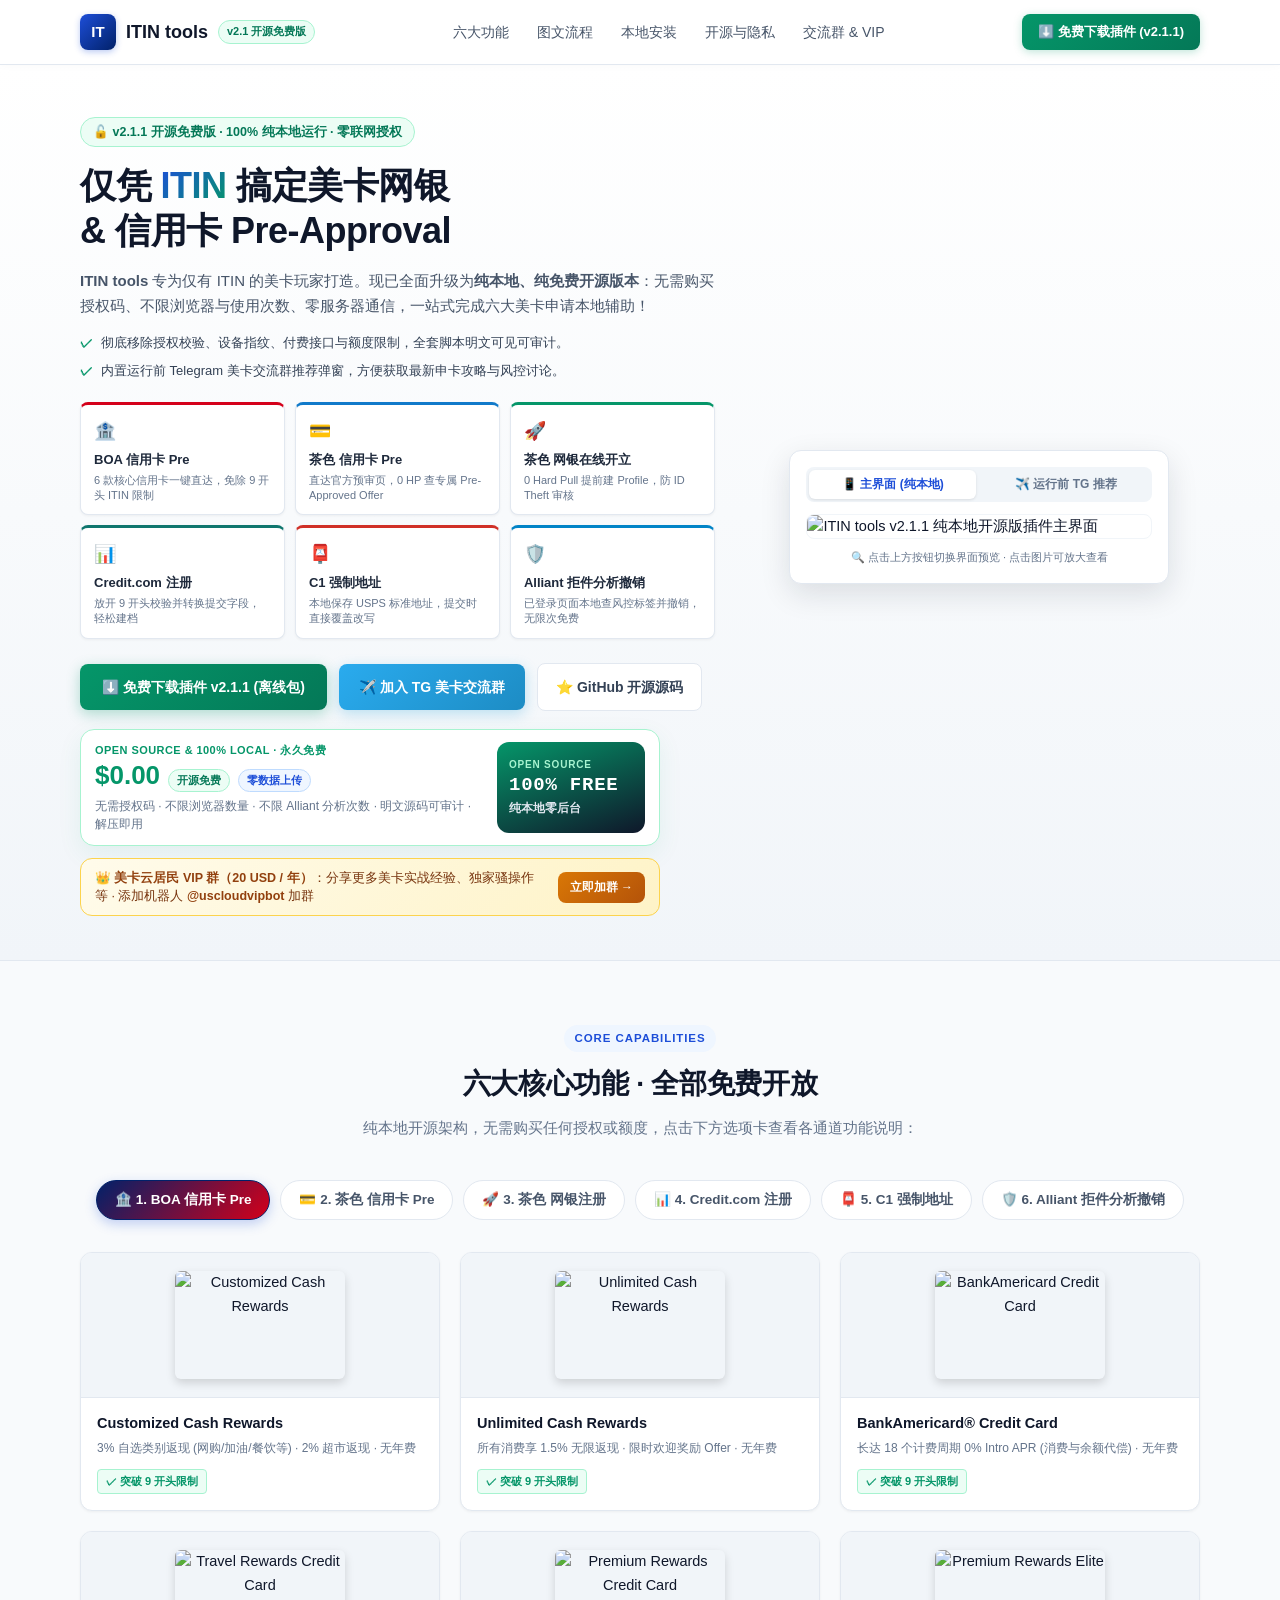
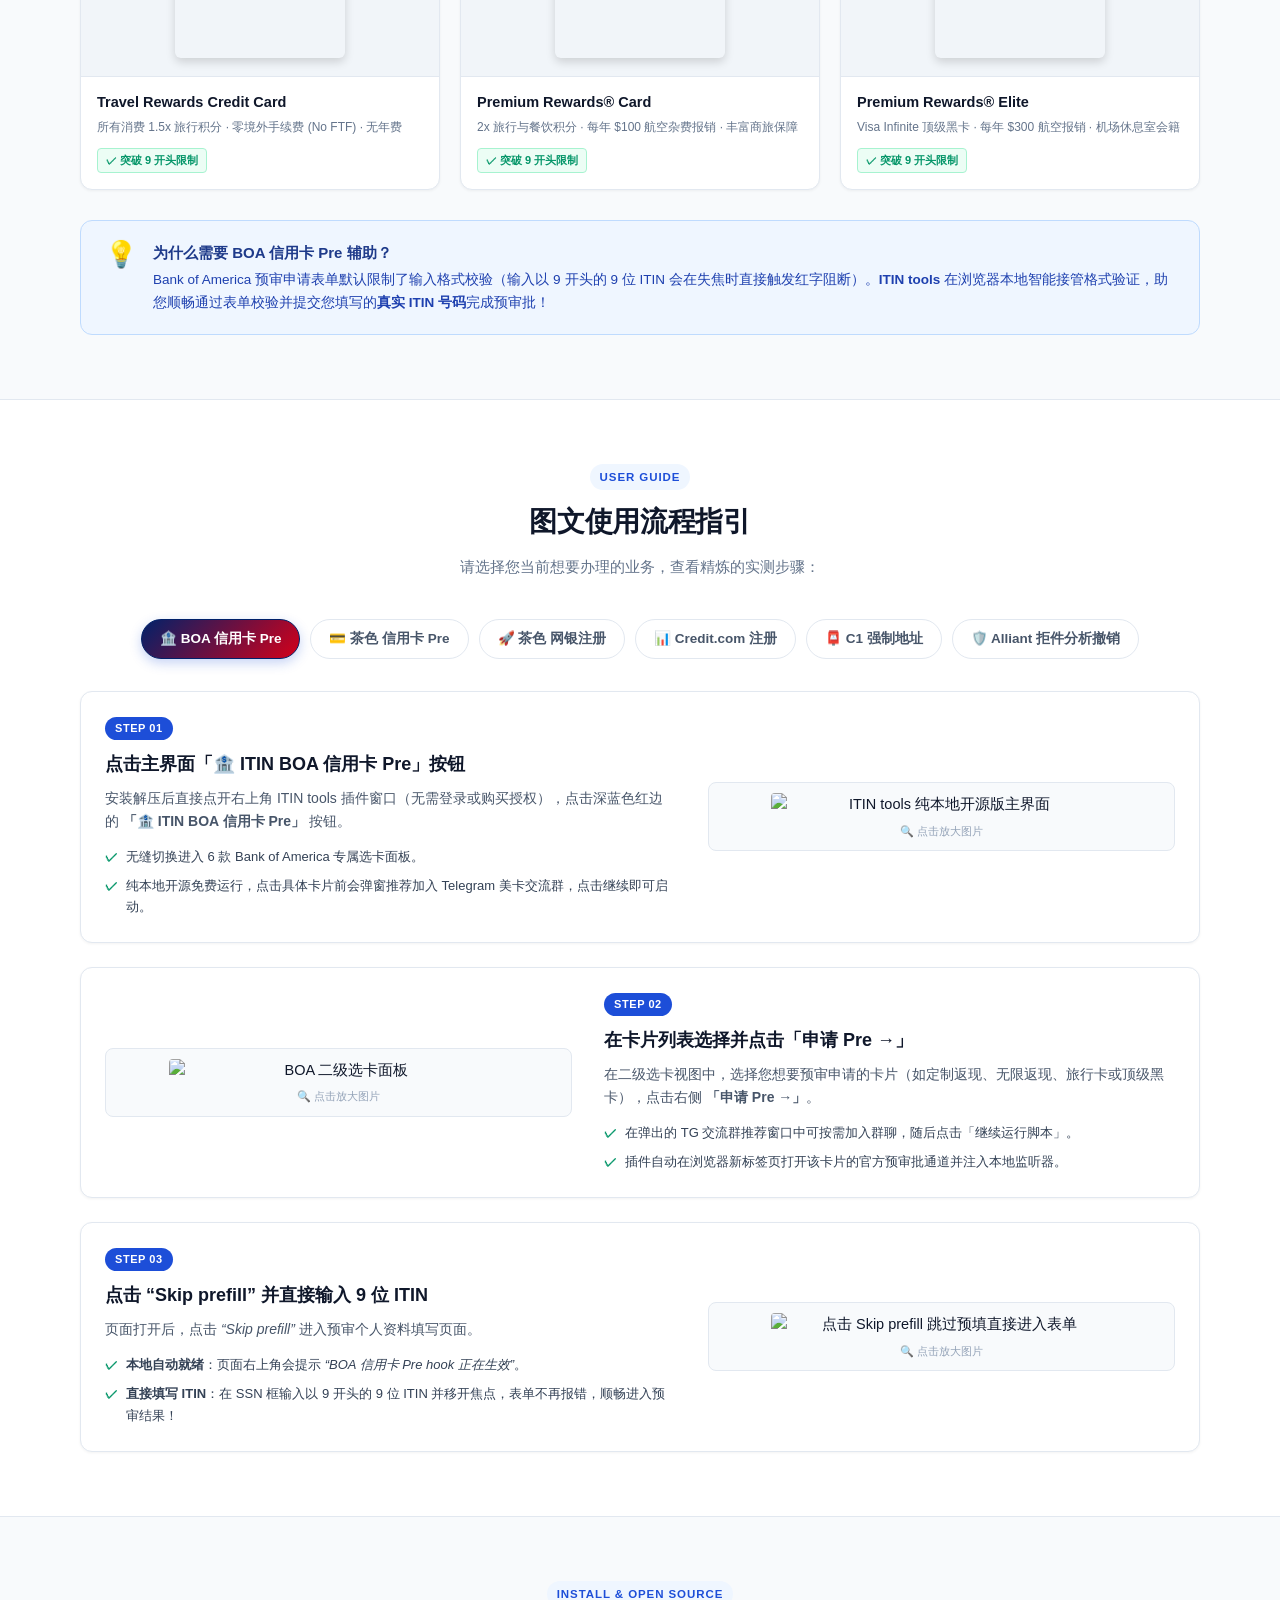
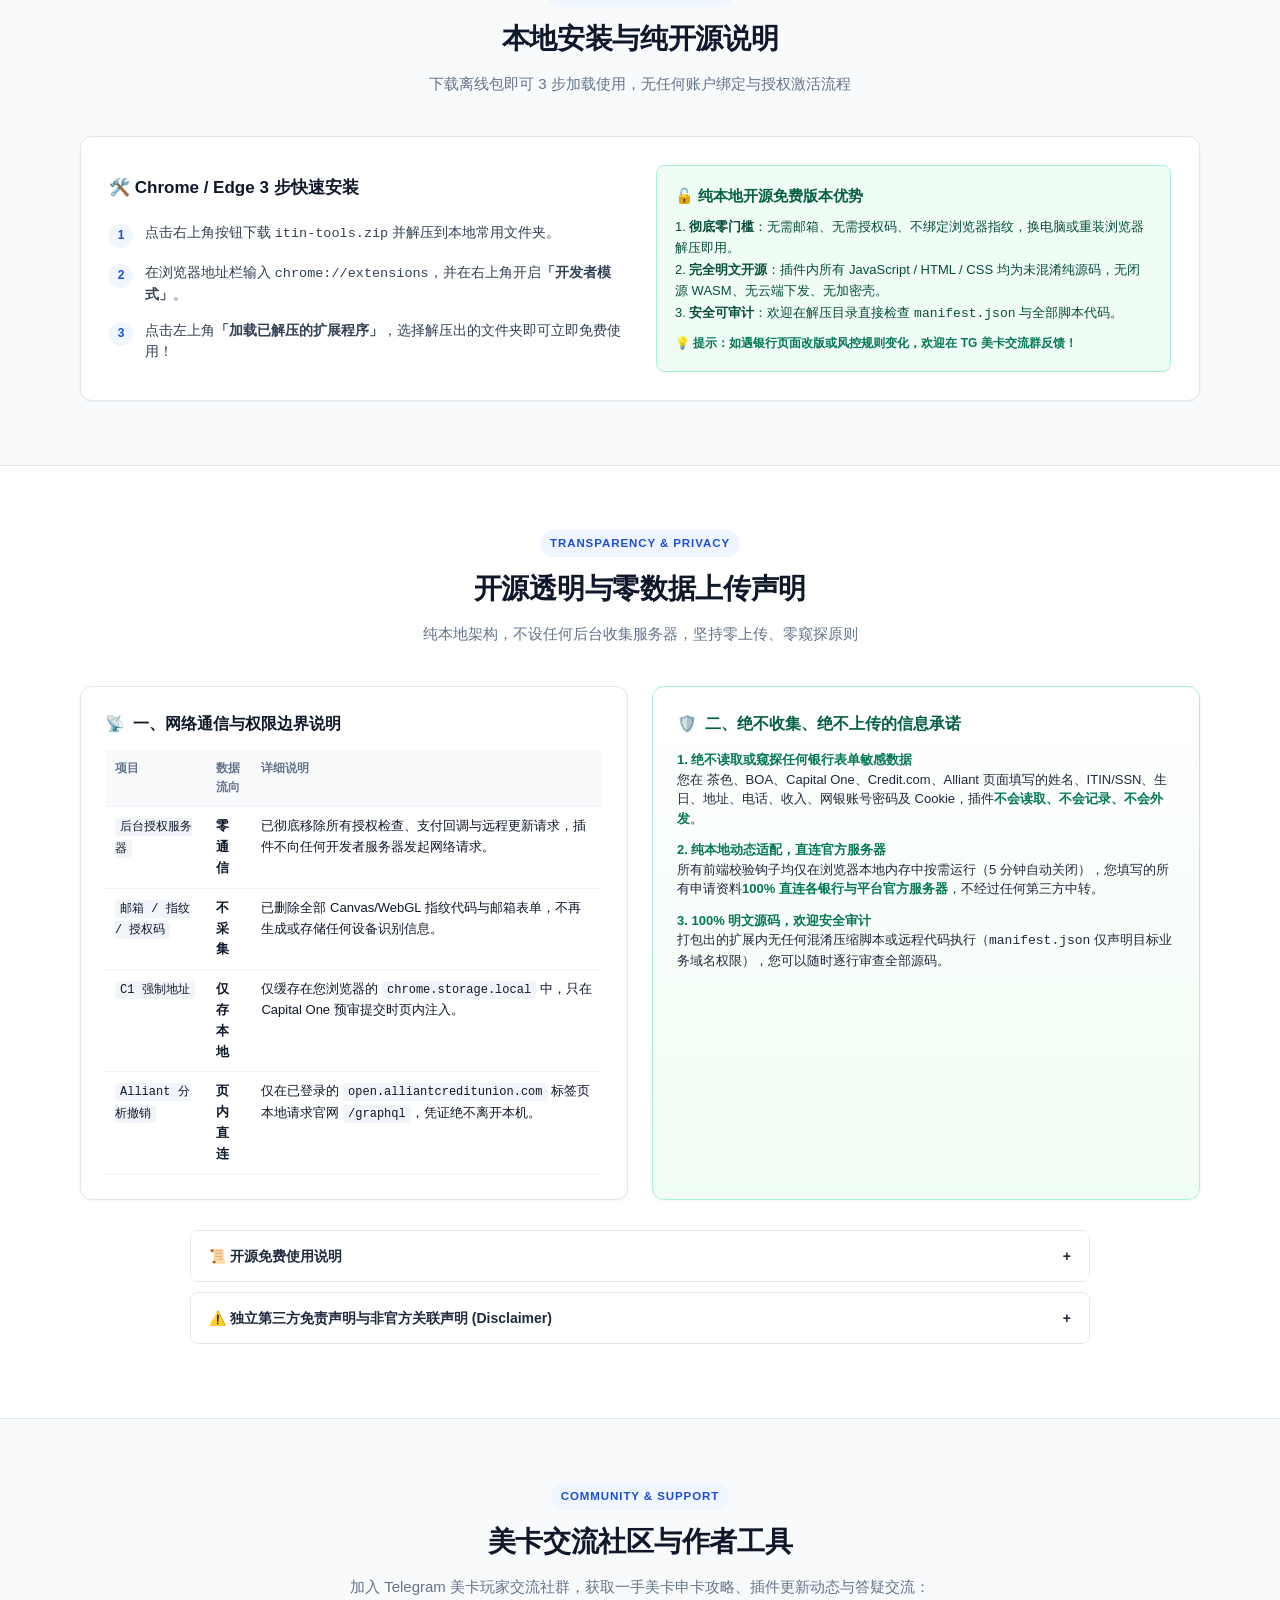
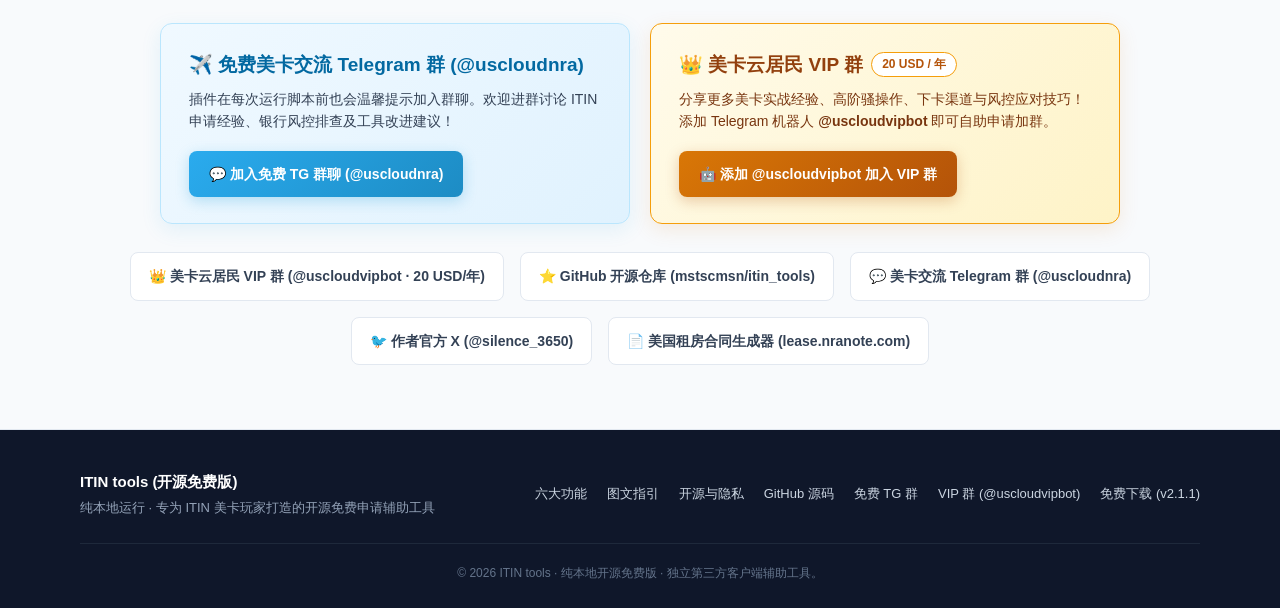
==== commit 4e62c034: "feat(v2.1.1): promote US Cloud Resident VIP group (@uscloudvipbot, 20 USD/year) in extension, websit" ====
--- a/server/public/index.html
+++ b/server/public/index.html
@@ -3,8 +3,8 @@
 <head>
   <meta charset="UTF-8" />
   <meta name="viewport" content="width=device-width, initial-scale=1.0" />
-  <title>ITIN tools v2.1 - 开源免费的纯本地 ITIN 美卡申请辅助插件</title>
-  <meta name="description" content="ITIN tools Chrome 插件 v2.1.0（纯本地开源免费版）。零授权码、零后台通信，一键辅助茶色房贷/网银注册、茶色信用卡 Pre、BOA 信用卡 Pre、Credit.com 注册、Capital One 强制地址，以及 Alliant CU 本地拒件分析与撤销。" />
+  <title>ITIN tools v2.1.1 - 开源免费的纯本地 ITIN 美卡申请辅助插件</title>
+  <meta name="description" content="ITIN tools Chrome 插件 v2.1.1（纯本地开源免费版）。零授权码、零后台通信，一键辅助茶色房贷/网银注册、茶色信用卡 Pre、BOA 信用卡 Pre、Credit.com 注册、Capital One 强制地址，以及 Alliant CU 本地拒件分析与撤销。" />
   <style>
     :root {
       --primary: #1d4ed8;
@@ -1014,6 +1014,115 @@
       margin-bottom: 18px;
     }
 
+    .btn-vip {
+      display: inline-flex;
+      align-items: center;
+      gap: 7px;
+      background: linear-gradient(135deg, #d97706 0%, #b45309 100%);
+      color: #ffffff !important;
+      padding: 12px 20px;
+      border-radius: var(--radius-sm);
+      font-weight: 700;
+      font-size: 14px;
+      box-shadow: 0 4px 14px rgba(180, 83, 9, 0.28);
+      transition: all 0.2s;
+      text-decoration: none !important;
+    }
+    .btn-vip:hover {
+      transform: translateY(-2px);
+      box-shadow: 0 6px 18px rgba(180, 83, 9, 0.38);
+    }
+
+    .hero-vip-strip {
+      margin-top: 12px;
+      display: flex;
+      align-items: center;
+      justify-content: space-between;
+      gap: 12px;
+      background: linear-gradient(135deg, #fffbeb 0%, #fef3c7 100%);
+      border: 1px solid #fcd34d;
+      border-radius: 12px;
+      padding: 10px 14px;
+      max-width: 580px;
+      text-decoration: none !important;
+      transition: all 0.2s;
+    }
+    .hero-vip-strip:hover {
+      transform: translateY(-1px);
+      box-shadow: 0 6px 18px rgba(217, 119, 6, 0.14);
+    }
+    .hero-vip-strip-text {
+      font-size: 12.5px;
+      color: #78350f;
+      line-height: 1.45;
+    }
+    .hero-vip-strip-text strong {
+      color: #92400e;
+    }
+    .hero-vip-strip-cta {
+      flex: 0 0 auto;
+      font-size: 12px;
+      font-weight: 700;
+      color: #ffffff;
+      background: linear-gradient(135deg, #d97706 0%, #b45309 100%);
+      padding: 6px 12px;
+      border-radius: 8px;
+      white-space: nowrap;
+    }
+
+    .community-grid {
+      display: grid;
+      grid-template-columns: repeat(2, 1fr);
+      gap: 20px;
+      max-width: 960px;
+      margin: 0 auto 28px;
+      text-align: left;
+    }
+
+    .tg-vip-banner {
+      background: linear-gradient(135deg, #fffbeb 0%, #fef3c7 100%);
+      border: 1px solid #f59e0b;
+      border-radius: var(--radius-md);
+      padding: 26px 28px;
+      box-shadow: 0 6px 20px rgba(217, 119, 6, 0.12);
+      display: flex;
+      flex-direction: column;
+      justify-content: space-between;
+    }
+    .tg-vip-banner h3 {
+      font-size: 19px;
+      font-weight: 800;
+      color: #92400e;
+      margin-bottom: 8px;
+      display: flex;
+      align-items: center;
+      gap: 8px;
+      flex-wrap: wrap;
+    }
+    .vip-price-pill {
+      font-size: 12px;
+      font-weight: 700;
+      color: #b45309;
+      background: #ffffff;
+      border: 1px solid #f59e0b;
+      border-radius: 999px;
+      padding: 2px 10px;
+    }
+    .tg-vip-banner p {
+      font-size: 14px;
+      color: #78350f;
+      margin-bottom: 18px;
+      line-height: 1.6;
+    }
+    .tg-hero-banner {
+      margin: 0;
+      max-width: none;
+      text-align: left;
+      display: flex;
+      flex-direction: column;
+      justify-content: space-between;
+    }
+
     /* Footer */
     .footer {
       background: #0f172a;
@@ -1086,6 +1195,7 @@
       .tutorial-step-card,
       .tutorial-step-card.reverse { grid-template-columns: 1fr; }
       .privacy-grid { grid-template-columns: 1fr; }
+      .community-grid { grid-template-columns: 1fr; }
       .install-box { grid-template-columns: 1fr; }
       .nav-links { display: none; }
     }
@@ -1111,10 +1221,10 @@
         <a href="#tutorial">图文流程</a>
         <a href="#install">本地安装</a>
         <a href="#privacy">开源与隐私</a>
-        <a href="#community">TG 交流群</a>
+        <a href="#community">交流群 &amp; VIP</a>
       </nav>
       <a href="/downloads/itin-tools.zip" class="nav-cta" download>
-        <span>⬇️ 免费下载插件 (v2.1.0)</span>
+        <span>⬇️ 免费下载插件 (v2.1.1)</span>
       </a>
     </div>
   </header>
@@ -1124,7 +1234,7 @@
     <div class="container hero-grid">
       <div>
         <div class="hero-tag">
-          <span>🔓 v2.1.0 开源免费版 · 100% 纯本地运行 · 零联网授权</span>
+          <span>🔓 v2.1.1 开源免费版 · 100% 纯本地运行 · 零联网授权</span>
         </div>
         <h1 class="hero-title">
           仅凭 <span>ITIN</span> 搞定美卡网银<br />
@@ -1174,7 +1284,7 @@
 
         <div class="hero-actions">
           <a href="/downloads/itin-tools.zip" class="btn-main" download>
-            <span>⬇️ 免费下载插件 v2.1.0 (离线包)</span>
+            <span>⬇️ 免费下载插件 v2.1.1 (离线包)</span>
           </a>
           <a href="https://t.me/uscloudnra" target="_blank" rel="noopener noreferrer" class="btn-tg">
             <span>✈️ 加入 TG 美卡交流群</span>
@@ -1202,6 +1312,13 @@
             <span class="oss-chip-sub">纯本地零后台</span>
           </div>
         </div>
+
+        <a href="https://t.me/uscloudvipbot" target="_blank" rel="noopener noreferrer" class="hero-vip-strip">
+          <div class="hero-vip-strip-text">
+            👑 <strong>美卡云居民 VIP 群（20 USD / 年）</strong>：分享更多美卡实战经验、独家骚操作等 · 添加机器人 <strong>@uscloudvipbot</strong> 加群
+          </div>
+          <span class="hero-vip-strip-cta">立即加群 →</span>
+        </a>
       </div>
 
       <div class="hero-preview-wrap">
@@ -1214,7 +1331,7 @@
               ✈️ 运行前 TG 推荐
             </button>
           </div>
-          <img id="hero-preview-img" src="/images/ext-main-v2.1.png" alt="ITIN tools v2.1.0 纯本地开源版插件主界面" onclick="openLightbox(this.src)" />
+          <img id="hero-preview-img" src="/images/ext-main-v2.1.png" alt="ITIN tools v2.1.1 纯本地开源版插件主界面" onclick="openLightbox(this.src)" />
           <div class="preview-caption">🔍 点击上方按钮切换界面预览 · 点击图片可放大查看</div>
         </div>
       </div>
@@ -1980,15 +2097,36 @@
       <h2 class="section-title">美卡交流社区与作者工具</h2>
       <p class="section-desc" style="margin-bottom: 24px;">加入 Telegram 美卡玩家交流社群，获取一手美卡申卡攻略、插件更新动态与答疑交流：</p>
 
-      <div class="tg-hero-banner">
-        <h3>✈️ 推荐加入：美卡交流 Telegram 群 (@uscloudnra)</h3>
-        <p>插件在每次运行脚本前也会温馨提示加入群聊。欢迎进群讨论 ITIN 申请经验、银行风控排查及工具改进建议！</p>
-        <a href="https://t.me/uscloudnra" target="_blank" rel="noopener noreferrer" class="btn-tg">
-          <span>💬 立即加入 Telegram 群聊 (@uscloudnra)</span>
+      <div class="community-grid">
+        <div class="tg-hero-banner">
+          <div>
+            <h3>✈️ 免费美卡交流 Telegram 群 (@uscloudnra)</h3>
+            <p>插件在每次运行脚本前也会温馨提示加入群聊。欢迎进群讨论 ITIN 申请经验、银行风控排查及工具改进建议！</p>
+          </div>
+          <div>
+            <a href="https://t.me/uscloudnra" target="_blank" rel="noopener noreferrer" class="btn-tg">
+              <span>💬 加入免费 TG 群聊 (@uscloudnra)</span>
+            </a>
+          </div>
+        </div>
+
+        <div class="tg-vip-banner">
+          <div>
+            <h3>👑 美卡云居民 VIP 群 <span class="vip-price-pill">20 USD / 年</span></h3>
+            <p>分享更多美卡实战经验、高阶骚操作、下卡渠道与风控应对技巧！添加 Telegram 机器人 <strong>@uscloudvipbot</strong> 即可自助申请加群。</p>
+          </div>
+          <div>
+            <a href="https://t.me/uscloudvipbot" target="_blank" rel="noopener noreferrer" class="btn-vip">
+              <span>🤖 添加 @uscloudvipbot 加入 VIP 群</span>
+            </a>
+          </div>
+        </div>
+      </div>
+
+      <div style="display: flex; justify-content: center; gap: 16px; flex-wrap: wrap;">
+        <a href="https://t.me/uscloudvipbot" target="_blank" rel="noopener noreferrer" class="btn-outline">
+          <span>👑 美卡云居民 VIP 群 (@uscloudvipbot · 20 USD/年)</span>
         </a>
-      </div>
-
-      <div style="display: flex; justify-content: center; gap: 16px; flex-wrap: wrap;">
         <a href="https://github.com/mstscmsn/itin_tools" target="_blank" rel="noopener noreferrer" class="btn-outline">
           <span>⭐ GitHub 开源仓库 (mstscmsn/itin_tools)</span>
         </a>
@@ -2018,8 +2156,9 @@
           <a href="#tutorial">图文指引</a>
           <a href="#privacy">开源与隐私</a>
           <a href="https://github.com/mstscmsn/itin_tools" target="_blank" rel="noopener noreferrer">GitHub 源码</a>
-          <a href="https://t.me/uscloudnra" target="_blank" rel="noopener noreferrer">TG 交流群</a>
-          <a href="/downloads/itin-tools.zip" download>免费下载 (v2.1.0)</a>
+          <a href="https://t.me/uscloudnra" target="_blank" rel="noopener noreferrer">免费 TG 群</a>
+          <a href="https://t.me/uscloudvipbot" target="_blank" rel="noopener noreferrer">VIP 群 (@uscloudvipbot)</a>
+          <a href="/downloads/itin-tools.zip" download>免费下载 (v2.1.1)</a>
         </div>
       </div>
       <div class="footer-copy">
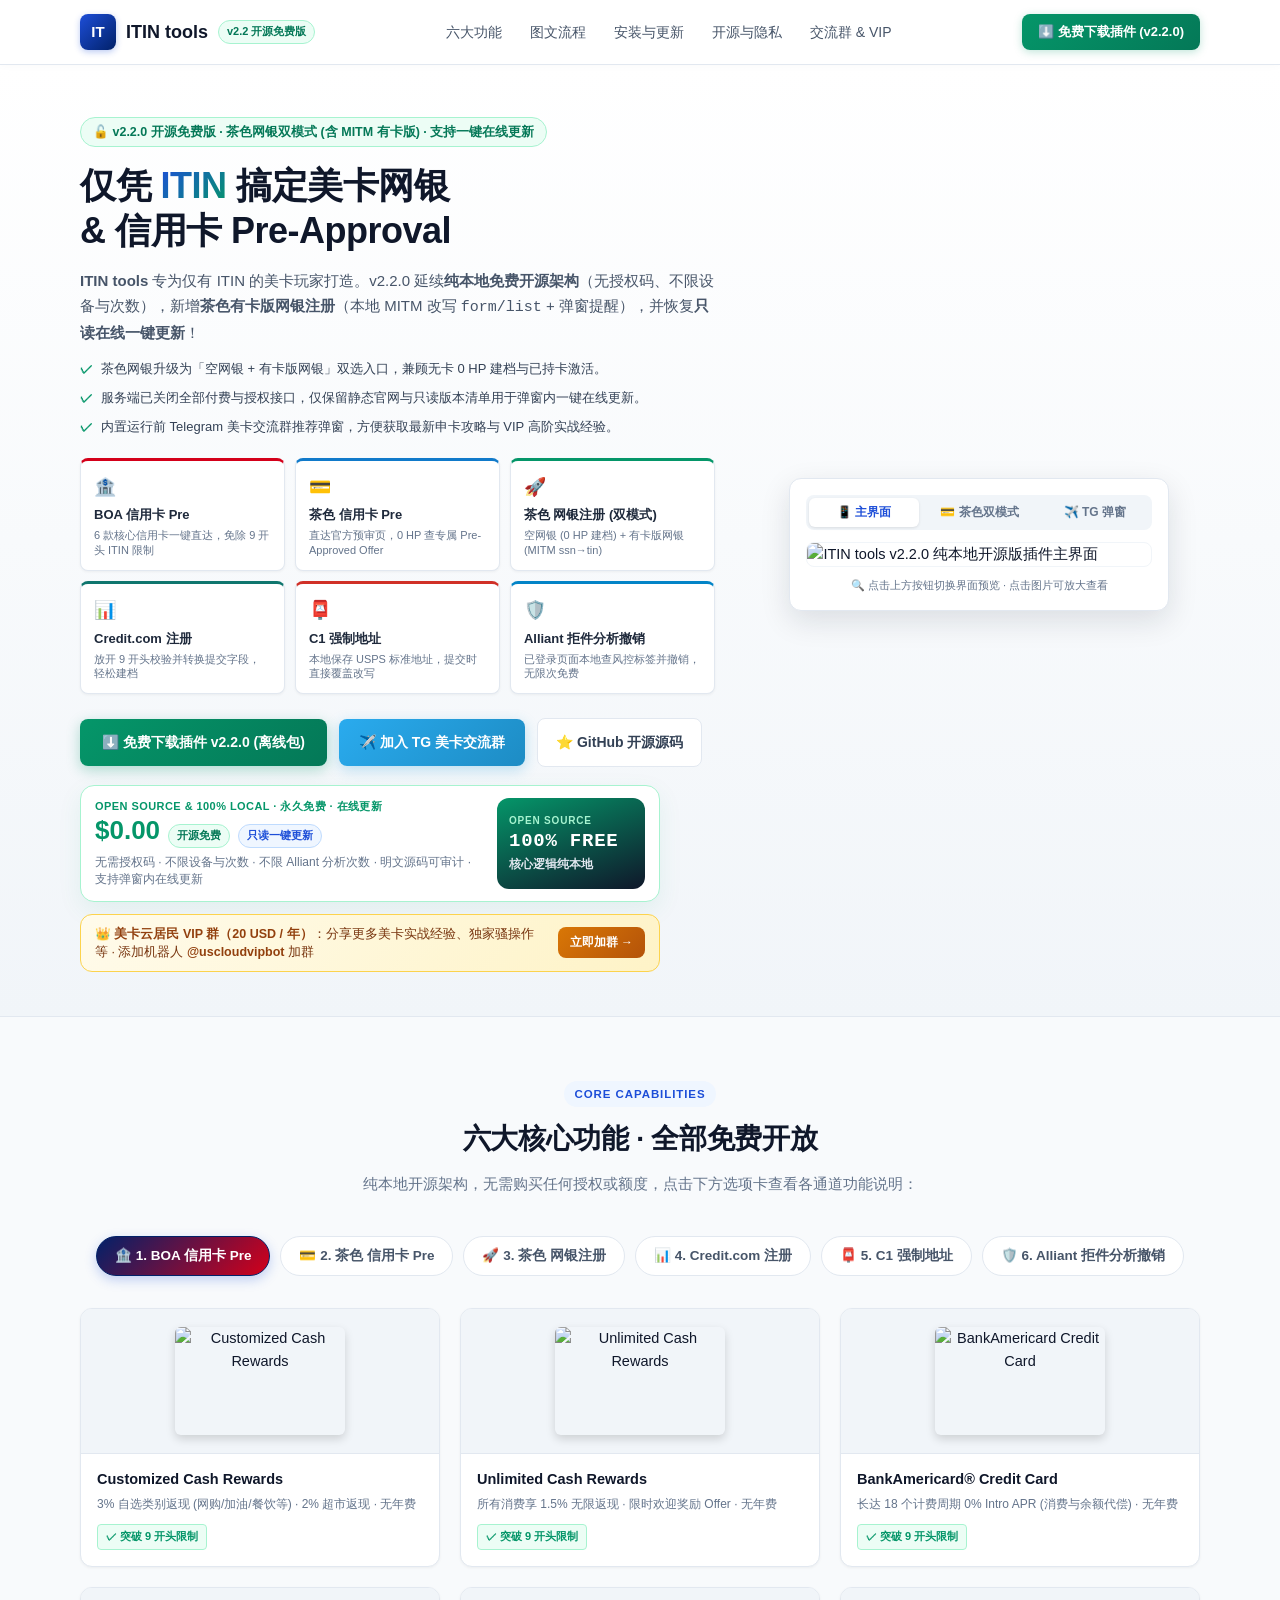
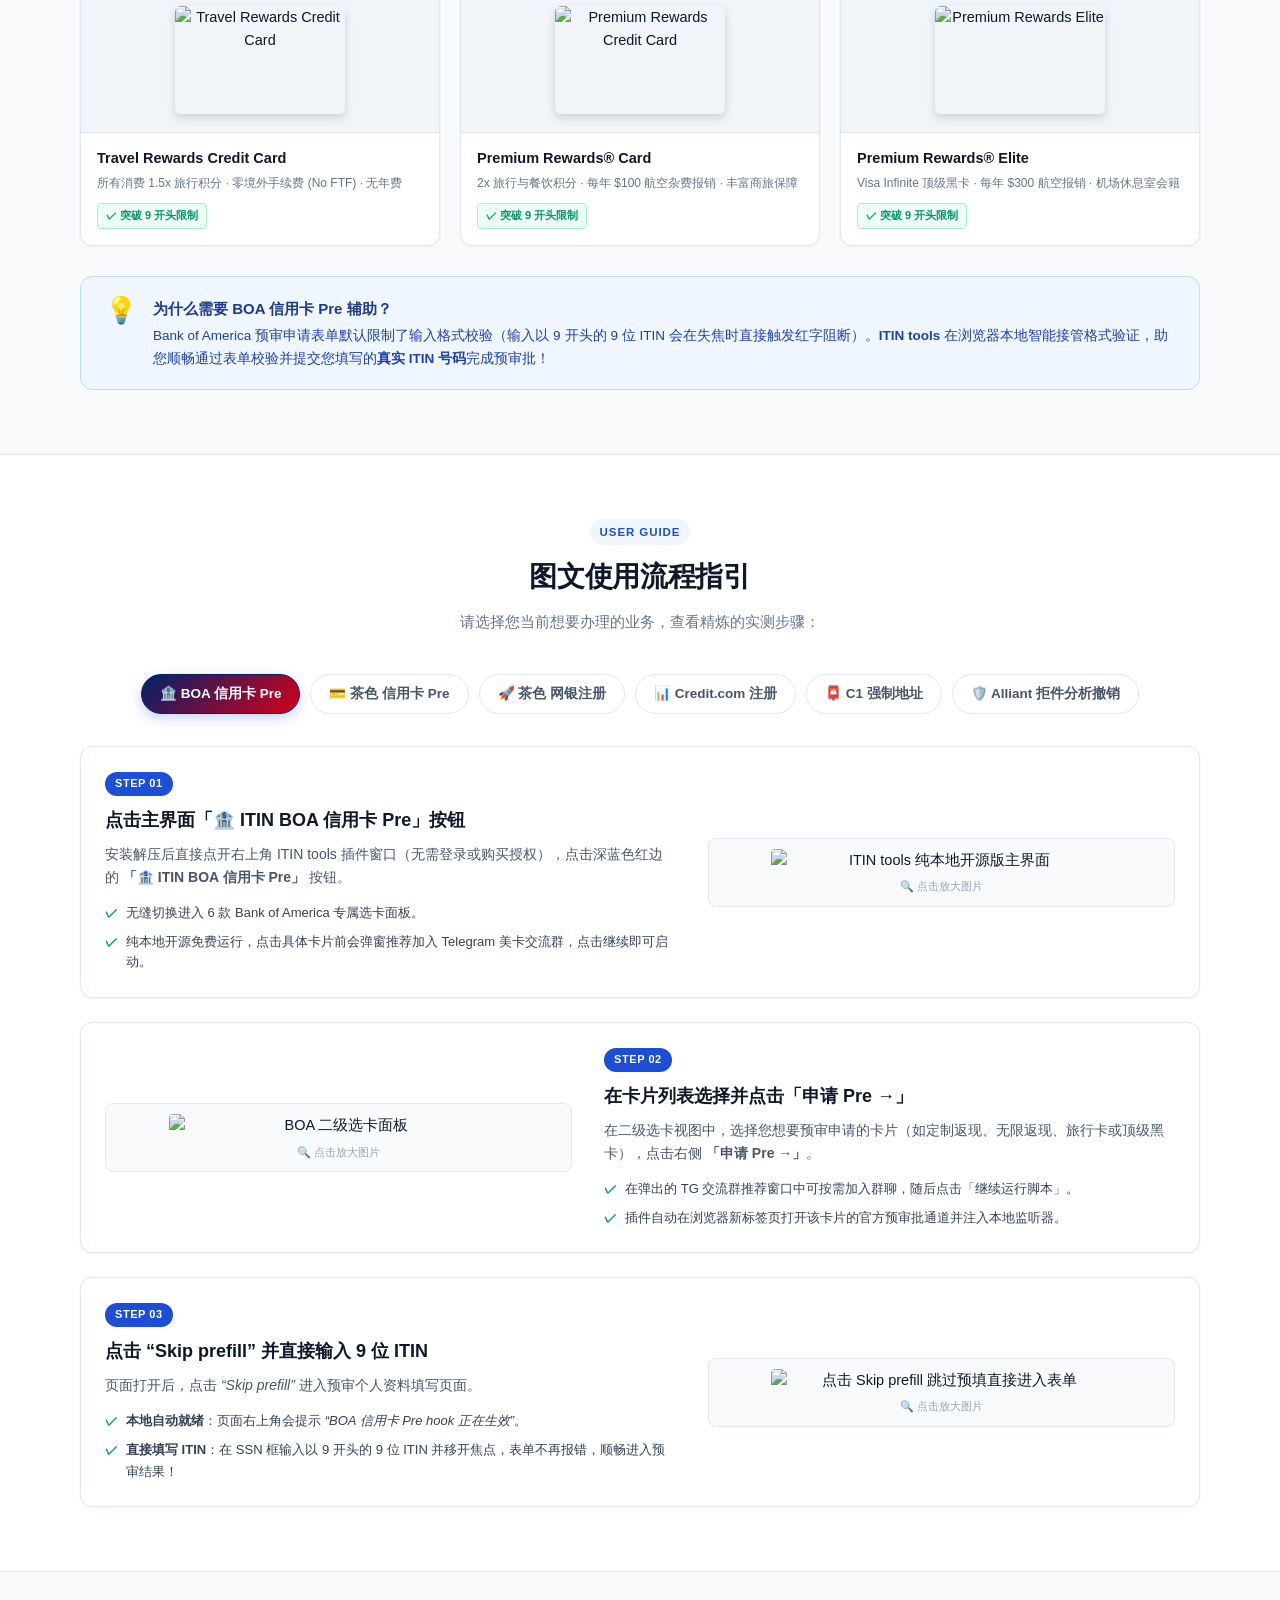
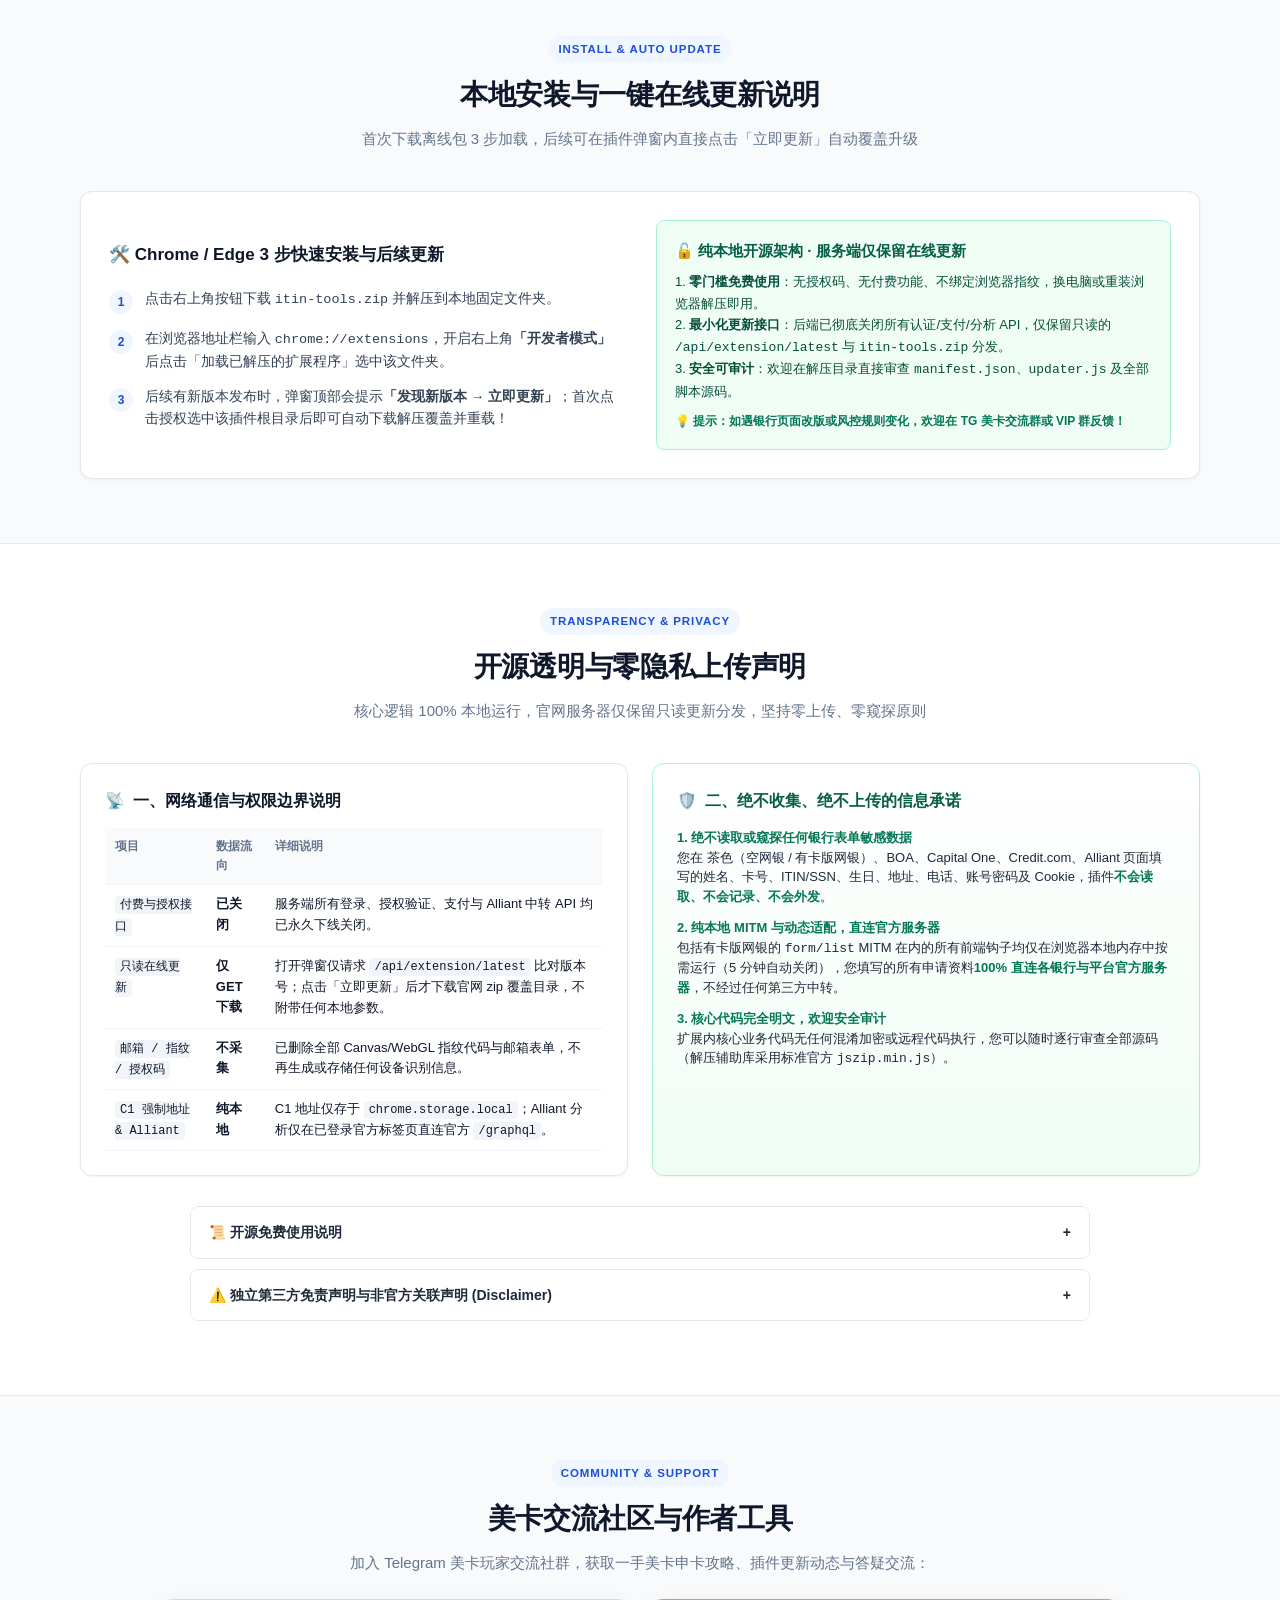
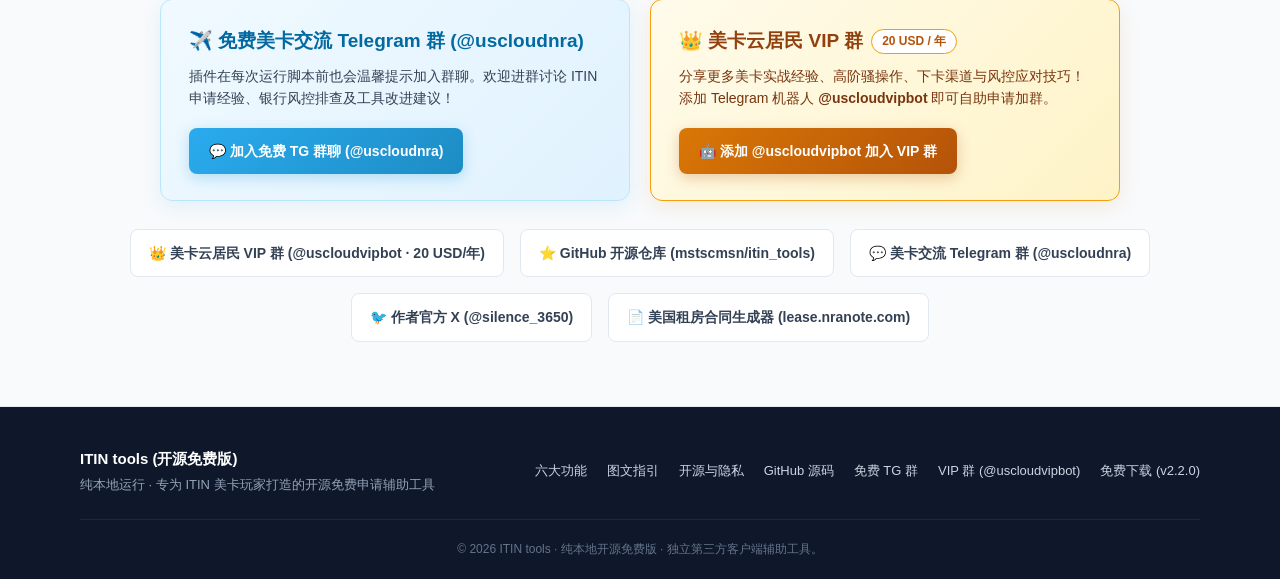
==== commit 5b279dd8: "feat(v2.2.0): restore online updater and add Chase carded netbank MITM enrollment" ====
--- a/server/public/index.html
+++ b/server/public/index.html
@@ -3,8 +3,8 @@
 <head>
   <meta charset="UTF-8" />
   <meta name="viewport" content="width=device-width, initial-scale=1.0" />
-  <title>ITIN tools v2.1.1 - 开源免费的纯本地 ITIN 美卡申请辅助插件</title>
-  <meta name="description" content="ITIN tools Chrome 插件 v2.1.1（纯本地开源免费版）。零授权码、零后台通信，一键辅助茶色房贷/网银注册、茶色信用卡 Pre、BOA 信用卡 Pre、Credit.com 注册、Capital One 强制地址，以及 Alliant CU 本地拒件分析与撤销。" />
+  <title>ITIN tools v2.2.0 - 开源免费的纯本地 ITIN 美卡申请辅助插件</title>
+  <meta name="description" content="ITIN tools Chrome 插件 v2.2.0（纯本地开源免费版）。新增茶色有卡版网银注册（MITM 将 ssn 替换为 tin + 双重弹窗提醒）并恢复只读一键在线更新；保留空网银、茶色 Pre、BOA Pre、Credit.com 注册、C1 强制地址与 Alliant 拒件分析。" />
   <style>
     :root {
       --primary: #1d4ed8;
@@ -1214,17 +1214,17 @@
       <a href="#" class="brand">
         <div class="brand-icon">IT</div>
         <span>ITIN tools</span>
-        <span class="brand-version">v2.1 开源免费版</span>
+        <span class="brand-version">v2.2 开源免费版</span>
       </a>
       <nav class="nav-links">
         <a href="#features">六大功能</a>
         <a href="#tutorial">图文流程</a>
-        <a href="#install">本地安装</a>
+        <a href="#install">安装与更新</a>
         <a href="#privacy">开源与隐私</a>
         <a href="#community">交流群 &amp; VIP</a>
       </nav>
       <a href="/downloads/itin-tools.zip" class="nav-cta" download>
-        <span>⬇️ 免费下载插件 (v2.1.1)</span>
+        <span>⬇️ 免费下载插件 (v2.2.0)</span>
       </a>
     </div>
   </header>
@@ -1234,18 +1234,19 @@
     <div class="container hero-grid">
       <div>
         <div class="hero-tag">
-          <span>🔓 v2.1.1 开源免费版 · 100% 纯本地运行 · 零联网授权</span>
+          <span>🔓 v2.2.0 开源免费版 · 茶色网银双模式 (含 MITM 有卡版) · 支持一键在线更新</span>
         </div>
         <h1 class="hero-title">
           仅凭 <span>ITIN</span> 搞定美卡网银<br />
           &amp; 信用卡 Pre-Approval
         </h1>
         <p class="hero-subtitle">
-          <strong>ITIN tools</strong> 专为仅有 ITIN 的美卡玩家打造。现已全面升级为<strong>纯本地、纯免费开源版本</strong>：无需购买授权码、不限浏览器与使用次数、零服务器通信，一站式完成六大美卡申请本地辅助！
+          <strong>ITIN tools</strong> 专为仅有 ITIN 的美卡玩家打造。v2.2.0 延续<strong>纯本地免费开源架构</strong>（无授权码、不限设备与次数），新增<strong>茶色有卡版网银注册</strong>（本地 MITM 改写 <code>form/list</code> + 弹窗提醒），并恢复<strong>只读在线一键更新</strong>！
         </p>
         <ul class="step-points" style="margin: 10px 0 0;">
-          <li><span class="dot">✓</span> <span>彻底移除授权校验、设备指纹、付费接口与额度限制，全套脚本明文可见可审计。</span></li>
-          <li><span class="dot">✓</span> <span>内置运行前 Telegram 美卡交流群推荐弹窗，方便获取最新申卡攻略与风控讨论。</span></li>
+          <li><span class="dot">✓</span> <span>茶色网银升级为「空网银 + 有卡版网银」双选入口，兼顾无卡 0 HP 建档与已持卡激活。</span></li>
+          <li><span class="dot">✓</span> <span>服务端已关闭全部付费与授权接口，仅保留静态官网与只读版本清单用于弹窗内一键在线更新。</span></li>
+          <li><span class="dot">✓</span> <span>内置运行前 Telegram 美卡交流群推荐弹窗，方便获取最新申卡攻略与 VIP 高阶实战经验。</span></li>
         </ul>
 
         <!-- 6 Feature Pills in Hero -->
@@ -1262,8 +1263,8 @@
           </div>
           <div class="hero-pill-card pill-open">
             <div class="hero-pill-icon">🚀</div>
-            <div class="hero-pill-title">茶色 网银在线开立</div>
-            <div class="hero-pill-desc">0 Hard Pull 提前建 Profile，防 ID Theft 审核</div>
+            <div class="hero-pill-title">茶色 网银注册 (双模式)</div>
+            <div class="hero-pill-desc">空网银 (0 HP 建档) + 有卡版网银 (MITM ssn→tin)</div>
           </div>
           <div class="hero-pill-card pill-credit">
             <div class="hero-pill-icon">📊</div>
@@ -1284,7 +1285,7 @@
 
         <div class="hero-actions">
           <a href="/downloads/itin-tools.zip" class="btn-main" download>
-            <span>⬇️ 免费下载插件 v2.1.1 (离线包)</span>
+            <span>⬇️ 免费下载插件 v2.2.0 (离线包)</span>
           </a>
           <a href="https://t.me/uscloudnra" target="_blank" rel="noopener noreferrer" class="btn-tg">
             <span>✈️ 加入 TG 美卡交流群</span>
@@ -1296,20 +1297,20 @@
 
         <div class="hero-free-card">
           <div class="hero-free-main">
-            <div class="hero-free-kicker">OPEN SOURCE &amp; 100% LOCAL · 永久免费</div>
+            <div class="hero-free-kicker">OPEN SOURCE &amp; 100% LOCAL · 永久免费 · 在线更新</div>
             <div class="hero-free-row">
               <span class="hero-free-now">$0.00</span>
               <span class="hero-free-badge">开源免费</span>
-              <span class="hero-free-badge blue">零数据上传</span>
+              <span class="hero-free-badge blue">只读一键更新</span>
             </div>
             <div class="hero-free-note">
-              无需授权码 · 不限浏览器数量 · 不限 Alliant 分析次数 · 明文源码可审计 · 解压即用
+              无需授权码 · 不限设备与次数 · 不限 Alliant 分析次数 · 明文源码可审计 · 支持弹窗内在线更新
             </div>
           </div>
           <div class="oss-chip" title="纯本地开源免费版本">
             <span class="oss-chip-label">OPEN SOURCE</span>
             <span class="oss-chip-code">100% FREE</span>
-            <span class="oss-chip-sub">纯本地零后台</span>
+            <span class="oss-chip-sub">核心逻辑纯本地</span>
           </div>
         </div>
 
@@ -1325,13 +1326,16 @@
         <div class="preview-card">
           <div class="preview-tabs">
             <button id="btn-prev-main" class="prev-tab-btn active" type="button" onclick="setHeroPreview('main')">
-              📱 主界面 (纯本地)
+              📱 主界面
+            </button>
+            <button id="btn-prev-chase" class="prev-tab-btn" type="button" onclick="setHeroPreview('chase')">
+              💳 茶色双模式
             </button>
             <button id="btn-prev-tg" class="prev-tab-btn" type="button" onclick="setHeroPreview('tg')">
-              ✈️ 运行前 TG 推荐
+              ✈️ TG 弹窗
             </button>
           </div>
-          <img id="hero-preview-img" src="/images/ext-main-v2.1.png" alt="ITIN tools v2.1.1 纯本地开源版插件主界面" onclick="openLightbox(this.src)" />
+          <img id="hero-preview-img" src="/images/ext-main-v2.2.png" alt="ITIN tools v2.2.0 纯本地开源版插件主界面" onclick="openLightbox(this.src)" />
           <div class="preview-caption">🔍 点击上方按钮切换界面预览 · 点击图片可放大查看</div>
         </div>
       </div>
@@ -1479,35 +1483,35 @@
         </div>
       </div>
 
-      <!-- Tab 3: 茶色 Online Profile -->
+      <!-- Tab 3: 茶色 Online Profile (空网银 + 有卡版网银) -->
       <div id="feature-tab-chaseopen" class="tab-content">
         <div class="benefits-grid">
           <div class="benefit-item">
-            <div class="benefit-icon">✨</div>
-            <div class="benefit-title">1. 免先下卡，0 HP 免费创建网银</div>
+            <div class="benefit-icon">🆓</div>
+            <div class="benefit-title">1. 模式一：空网银注册（0 HP 无卡提前建档）</div>
             <div class="benefit-desc">
-              无需持有 茶色 支票账户或信用卡，通过房贷通道仅凭 ITIN 免费在线创建 茶色 Profile，<strong>0 Hard Pull，不影响信用分</strong>。
+              尚未持有茶色信用卡或支票账户时使用：通过房贷通道仅凭 9 开头 ITIN 在线创建 网银 Profile，<strong>0 Hard Pull</strong> 提前接收防 ID Theft 通知并支持 Recon App 验证。
+            </div>
+          </div>
+          <div class="benefit-item">
+            <div class="benefit-icon">💳</div>
+            <div class="benefit-title">2. 模式二：有卡版网银注册（v2.2.0 新增）</div>
+            <div class="benefit-desc">
+              已获批 Chase 信用卡/借记卡时使用：自动跳转 <code>secure.chase.com/web/auth/enrollment</code> 激活入口，突破前端 SSN 限制直接完成有卡网银注册。
+            </div>
+          </div>
+          <div class="benefit-item">
+            <div class="benefit-icon">🛡️</div>
+            <div class="benefit-title">3. 有卡版 MITM 请求改写（ssn → tin）</div>
+            <div class="benefit-desc">
+              在浏览器本地监听包含 <code>svc/wl/auth/public/v4/user/enrollment/form/list</code> 的请求，自动执行 <code>body.replace("ssn", "tin")</code>，无需外部代理工具。
             </div>
           </div>
           <div class="benefit-item">
             <div class="benefit-icon">🔔</div>
-            <div class="benefit-title">2. 防 ID Theft 审核第一时间接收通知</div>
+            <div class="benefit-title">4. 启动前与页内双重弹窗提醒</div>
             <div class="benefit-desc">
-              申请信用卡如果触发防盗号风控（ID Theft），提前拥有网银账号可以第一时间在 App/网页收到通知并致电解除，防止因超时未响应被拒。
-            </div>
-          </div>
-          <div class="benefit-item">
-            <div class="benefit-icon">📱</div>
-            <div class="benefit-title">3. Recon 电话 App 弹窗秒验证</div>
-            <div class="benefit-desc">
-              在拨打 Recon 客服申请复议时，客服可直接向您已登录的 茶色 App 发送安全推送弹窗快速核实身份，免去繁琐的信件资料寄送。
-            </div>
-          </div>
-          <div class="benefit-item">
-            <div class="benefit-icon">📊</div>
-            <div class="benefit-title">4. 随时在线查询信用卡审批进度</div>
-            <div class="benefit-desc">
-              无需反复拨打自动语音电话或等待平邮纸质信件，登录已创建的 茶色 网银即可随时在线查看办卡审批状态。
+              选择「有卡版网银」后立即展示重要操作弹窗提醒，并在注册页右上角实时显示 MITM 监听及 <code>ssn → tin</code> 拦截成功状态（5 分钟自动失效）。
             </div>
           </div>
         </div>
@@ -1667,14 +1671,14 @@
               </ul>
             </div>
             <div class="step-img-box">
-              <img src="/images/ext-main-v2.1.png" alt="ITIN tools 纯本地开源版主界面" onclick="openLightbox(this.src)" />
+              <img src="/images/ext-main-v2.2.png" alt="ITIN tools 纯本地开源版主界面" onclick="openLightbox(this.src)" />
               <div class="step-zoom-hint">🔍 点击放大图片</div>
             </div>
           </div>
 
           <div class="tutorial-step-card reverse">
             <div class="step-img-box">
-              <img src="/images/ext-bofa-v2.1.png" alt="BOA 二级选卡面板" onclick="openLightbox(this.src)" />
+              <img src="/images/ext-bofa-v2.2.png" alt="BOA 二级选卡面板" onclick="openLightbox(this.src)" />
               <div class="step-zoom-hint">🔍 点击放大图片</div>
             </div>
             <div>
@@ -1725,7 +1729,7 @@
               </ul>
             </div>
             <div class="step-img-box">
-              <img src="/images/ext-main-v2.1.png" alt="点击 茶色 信用卡 Pre 按钮" onclick="openLightbox(this.src)" />
+              <img src="/images/ext-main-v2.2.png" alt="点击 茶色 信用卡 Pre 按钮" onclick="openLightbox(this.src)" />
               <div class="step-zoom-hint">🔍 点击放大图片</div>
             </div>
           </div>
@@ -1750,41 +1754,60 @@
         </div>
       </div>
 
-      <!-- Guide 3: 茶色 Open -->
+      <!-- Guide 3: 茶色 Open (空网银 + 有卡版网银) -->
       <div id="guide-chaseopen" class="tab-content">
         <div class="tutorial-steps-wrap">
           <div class="tutorial-step-card">
             <div>
               <span class="step-badge">STEP 01</span>
-              <h3 class="step-title">点击「🚀 开始注册 茶色 网银」按钮</h3>
+              <h3 class="step-title">点击「🚀 开始注册 茶色 网银」后选择模式</h3>
               <p class="step-desc">
-                在插件小窗口点击绿色按钮 <strong>「🚀 开始注册 茶色 网银」</strong>，在弹窗中点击「继续运行脚本」启动本地环境。
+                在插件窗口点击绿色按钮 <strong>「🚀 开始注册 茶色 网银」</strong> 后，会弹出选择窗口供您切换：
               </p>
               <ul class="step-points">
-                <li><span class="dot">✓</span> <span>插件自动配置本地钩子并跳转至 茶色 官方网银注册通道（预计需 7~8 秒加载）。</span></li>
+                <li><span class="dot">✓</span> <span><strong>🆓 空网银（现有功能）</strong>：尚未持有 Chase 卡，希望通过 0 HP 房贷通道提前建立 Profile。</span></li>
+                <li><span class="dot">✓</span> <span><strong>💳 有卡版网银（v2.2.0 新增）</strong>：已获批 Chase 信用卡/借记卡，启用 MITM 激活网银账号。</span></li>
               </ul>
             </div>
             <div class="step-img-box">
-              <img src="/images/ext-main-v2.1.png" alt="点击开始注册网银" onclick="openLightbox(this.src)" />
+              <img src="/images/ext-chase-modes-v2.2.png" alt="选择空网银或有卡版网银模式" onclick="openLightbox(this.src)" />
               <div class="step-zoom-hint">🔍 点击放大图片</div>
             </div>
           </div>
 
           <div class="tutorial-step-card reverse">
             <div class="step-img-box">
-              <img src="/images/step1-new-to-chase.jpg" alt="选择 I am new to 茶色" onclick="openLightbox(this.src)" />
-              <div class="step-zoom-hint">🔍 点击放大图片</div>
+              <img src="/images/step1-new-to-chase.jpg" alt="空网银选择 I am new to 茶色" onclick="openLightbox(this.src)" />
+              <div class="step-zoom-hint">空网银模式 · 点击放大</div>
             </div>
             <div>
-              <span class="step-badge">STEP 02</span>
-              <h3 class="step-title">勾选「I'm new to 茶色」并输入 ITIN</h3>
+              <span class="step-badge">空网银 · STEP 02</span>
+              <h3 class="step-title">空网银模式：勾选「I'm new to 茶色」并输入 ITIN</h3>
               <p class="step-desc">
-                选择 “Sign in to start your home journey with us” 页面中的 <strong>「I'm new to 茶色」</strong>（即页面上的新用户选项）。
+                进入房贷通道后选择 <strong>「I'm new to 茶色」</strong>，按指引填写姓名、地址与 ITIN 即可 0 HP 创建网银 Profile。
               </p>
               <ul class="step-points">
-                <li><span class="dot">✓</span> <span>按照指引填写姓名、美国地址、境外或美国手机号及邮箱。</span></li>
-                <li><span class="dot">✓</span> <span>在税号栏输入 ITIN，设置用户名和密码，完成网银 Profile 创建！</span></li>
+                <li><span class="dot">✓</span> <span>无需持有卡片即可接收防 ID Theft 通知与 App Recon 弹窗验证。</span></li>
+                <li><span class="dot">✓</span> <span>提交时自动在本地适配 9 开头 ITIN 校验与参数转换。</span></li>
               </ul>
+            </div>
+          </div>
+
+          <div class="tutorial-step-card">
+            <div>
+              <span class="step-badge">有卡版 · STEP 03</span>
+              <h3 class="step-title">有卡版网银：阅读弹窗提醒并用 MITM 注册</h3>
+              <p class="step-desc">
+                点击「有卡版网银」后会弹出明确的操作注意事项提醒，确认后将自动跳转 <code>https://secure.chase.com/web/auth/enrollment#/enroll/onlineEnrollment/gettingStarted/index?LOB=</code>。
+              </p>
+              <ul class="step-points">
+                <li><span class="dot">✓</span> <span><strong>填写方法</strong>：输入您已获批的 Chase 卡号/账号，并在 SSN 栏直接填 <strong>9 位 ITIN</strong>。</span></li>
+                <li><span class="dot">✓</span> <span><strong>MITM 自动替换</strong>：当请求 URL 包含 <code>svc/wl/auth/public/v4/user/enrollment/form/list</code> 时，本地自动执行 <code>body.replace("ssn", "tin")</code>，并在页面右上角实时显示拦截成功提示！</span></li>
+              </ul>
+            </div>
+            <div class="step-img-box">
+              <img src="/images/ext-chase-carded-alert-v2.2.png" alt="茶色有卡版网银操作弹窗提醒" onclick="openLightbox(this.src)" />
+              <div class="step-zoom-hint">有卡版弹窗提醒 · 点击放大</div>
             </div>
           </div>
         </div>
@@ -1806,14 +1829,14 @@
               </ul>
             </div>
             <div class="step-img-box">
-              <img src="/images/ext-main-v2.1.png" alt="点击 Credit.com ITIN 注册" onclick="openLightbox(this.src)" />
+              <img src="/images/ext-main-v2.2.png" alt="点击 Credit.com ITIN 注册" onclick="openLightbox(this.src)" />
               <div class="step-zoom-hint">🔍 点击放大图片</div>
             </div>
           </div>
 
           <div class="tutorial-step-card reverse">
             <div class="step-img-box">
-              <img src="/images/ext-tg-modal-v2.1.png" alt="运行前推荐加入 TG 群弹窗" onclick="openLightbox(this.src)" />
+              <img src="/images/ext-tg-modal-v2.2.png" alt="运行前推荐加入 TG 群弹窗" onclick="openLightbox(this.src)" />
               <div class="step-zoom-hint">🔍 点击放大图片</div>
             </div>
             <div>
@@ -1847,14 +1870,14 @@
               </ul>
             </div>
             <div class="step-img-box">
-              <img src="/images/ext-c1-v2.1.png" alt="C1 强制地址填写面板" onclick="openLightbox(this.src)" />
+              <img src="/images/ext-c1-v2.2.png" alt="C1 强制地址填写面板" onclick="openLightbox(this.src)" />
               <div class="step-zoom-hint">🔍 点击放大图片</div>
             </div>
           </div>
 
           <div class="tutorial-step-card reverse">
             <div class="step-img-box">
-              <img src="/images/ext-tg-modal-v2.1.png" alt="启动前 TG 交流群提示" onclick="openLightbox(this.src)" />
+              <img src="/images/ext-tg-modal-v2.2.png" alt="启动前 TG 交流群提示" onclick="openLightbox(this.src)" />
               <div class="step-zoom-hint">🔍 点击放大图片</div>
             </div>
             <div>
@@ -1888,14 +1911,14 @@
               </ul>
             </div>
             <div class="step-img-box">
-              <img src="/images/ext-main-v2.1.png" alt="插件主界面点击 Alliant 拒绝分析与取消" onclick="openLightbox(this.src)" />
+              <img src="/images/ext-main-v2.2.png" alt="插件主界面点击 Alliant 拒绝分析与取消" onclick="openLightbox(this.src)" />
               <div class="step-zoom-hint">主界面 · 点击放大</div>
             </div>
           </div>
 
           <div class="tutorial-step-card reverse">
             <div class="step-img-box">
-              <img src="/images/alliant-step-panel-v2.1.png" alt="Alliant 本地免费面板" onclick="openLightbox(this.src)" />
+              <img src="/images/alliant-step-panel-v2.2.png" alt="Alliant 本地免费面板" onclick="openLightbox(this.src)" />
               <div class="step-zoom-hint">纯本地面板 · 点击放大</div>
             </div>
             <div>
@@ -1924,7 +1947,7 @@
               </ul>
             </div>
             <div class="step-img-box">
-              <img src="/images/alliant-step-actions-v2.1.png" alt="本地登录状态检测、分析拒绝原因与取消申请" onclick="openLightbox(this.src)" />
+              <img src="/images/alliant-step-actions-v2.2.png" alt="本地登录状态检测、分析拒绝原因与取消申请" onclick="openLightbox(this.src)" />
               <div class="step-zoom-hint">操作按钮 · 点击放大</div>
             </div>
           </div>
@@ -1955,37 +1978,37 @@
   <section id="install" class="section">
     <div class="container">
       <div class="section-header">
-        <span class="section-badge">INSTALL &amp; OPEN SOURCE</span>
-        <h2 class="section-title">本地安装与纯开源说明</h2>
-        <p class="section-desc">下载离线包即可 3 步加载使用，无任何账户绑定与授权激活流程</p>
+        <span class="section-badge">INSTALL &amp; AUTO UPDATE</span>
+        <h2 class="section-title">本地安装与一键在线更新说明</h2>
+        <p class="section-desc">首次下载离线包 3 步加载，后续可在插件弹窗内直接点击「立即更新」自动覆盖升级</p>
       </div>
 
       <div class="install-box">
         <div class="install-steps">
-          <h3 style="font-size: 17px; font-weight: 700; margin-bottom: 6px; color: #0f172a;">🛠️ Chrome / Edge 3 步快速安装</h3>
+          <h3 style="font-size: 17px; font-weight: 700; margin-bottom: 6px; color: #0f172a;">🛠️ Chrome / Edge 3 步快速安装与后续更新</h3>
           <div class="install-step-item">
             <div class="install-num">1</div>
-            <div class="install-text">点击右上角按钮下载 <code>itin-tools.zip</code> 并解压到本地常用文件夹。</div>
+            <div class="install-text">点击右上角按钮下载 <code>itin-tools.zip</code> 并解压到本地固定文件夹。</div>
           </div>
           <div class="install-step-item">
             <div class="install-num">2</div>
-            <div class="install-text">在浏览器地址栏输入 <code>chrome://extensions</code>，并在右上角开启<strong>「开发者模式」</strong>。</div>
+            <div class="install-text">在浏览器地址栏输入 <code>chrome://extensions</code>，开启右上角<strong>「开发者模式」</strong>后点击「加载已解压的扩展程序」选中该文件夹。</div>
           </div>
           <div class="install-step-item">
             <div class="install-num">3</div>
-            <div class="install-text">点击左上角<strong>「加载已解压的扩展程序」</strong>，选择解压出的文件夹即可立即免费使用！</div>
+            <div class="install-text">后续有新版本发布时，弹窗顶部会提示<strong>「发现新版本 → 立即更新」</strong>；首次点击授权选中该插件根目录后即可自动下载解压覆盖并重载！</div>
           </div>
         </div>
 
         <div style="background: #f0fdf4; border: 1px solid #a7f3d0; border-radius: var(--radius-sm); padding: 18px;">
-          <h4 style="font-size: 15px; font-weight: 700; color: #065f46; margin-bottom: 8px;">🔓 纯本地开源免费版本优势</h4>
+          <h4 style="font-size: 15px; font-weight: 700; color: #065f46; margin-bottom: 8px;">🔓 纯本地开源架构 · 服务端仅保留在线更新</h4>
           <p style="font-size: 13px; color: #064e3b; line-height: 1.65; margin-bottom: 10px;">
-            1. <strong>彻底零门槛</strong>：无需邮箱、无需授权码、不绑定浏览器指纹，换电脑或重装浏览器解压即用。<br/>
-            2. <strong>完全明文开源</strong>：插件内所有 JavaScript / HTML / CSS 均为未混淆纯源码，无闭源 WASM、无云端下发、无加密壳。<br/>
-            3. <strong>安全可审计</strong>：欢迎在解压目录直接检查 <code>manifest.json</code> 与全部脚本代码。
+            1. <strong>零门槛免费使用</strong>：无授权码、无付费功能、不绑定浏览器指纹，换电脑或重装浏览器解压即用。<br/>
+            2. <strong>最小化更新接口</strong>：后端已彻底关闭所有认证/支付/分析 API，仅保留只读的 <code>/api/extension/latest</code> 与 <code>itin-tools.zip</code> 分发。<br/>
+            3. <strong>安全可审计</strong>：欢迎在解压目录直接审查 <code>manifest.json</code>、<code>updater.js</code> 及全部脚本源码。
           </p>
           <div style="font-size: 12px; color: #047857; font-weight: 600;">
-            💡 提示：如遇银行页面改版或风控规则变化，欢迎在 TG 美卡交流群反馈！
+            💡 提示：如遇银行页面改版或风控规则变化，欢迎在 TG 美卡交流群或 VIP 群反馈！
           </div>
         </div>
       </div>
@@ -1997,8 +2020,8 @@
     <div class="container">
       <div class="section-header">
         <span class="section-badge">TRANSPARENCY &amp; PRIVACY</span>
-        <h2 class="section-title">开源透明与零数据上传声明</h2>
-        <p class="section-desc">纯本地架构，不设任何后台收集服务器，坚持零上传、零窥探原则</p>
+        <h2 class="section-title">开源透明与零隐私上传声明</h2>
+        <p class="section-desc">核心逻辑 100% 本地运行，官网服务器仅保留只读更新分发，坚持零上传、零窥探原则</p>
       </div>
 
       <div class="privacy-grid">
@@ -2017,9 +2040,14 @@
             </thead>
             <tbody>
               <tr>
-                <td><code>后台授权服务器</code></td>
-                <td><strong>零通信</strong></td>
-                <td>已彻底移除所有授权检查、支付回调与远程更新请求，插件不向任何开发者服务器发起网络请求。</td>
+                <td><code>付费与授权接口</code></td>
+                <td><strong>已关闭</strong></td>
+                <td>服务端所有登录、授权验证、支付与 Alliant 中转 API 均已永久下线关闭。</td>
+              </tr>
+              <tr>
+                <td><code>只读在线更新</code></td>
+                <td><strong>仅 GET 下载</strong></td>
+                <td>打开弹窗仅请求 <code>/api/extension/latest</code> 比对版本号；点击「立即更新」后才下载官网 zip 覆盖目录，不附带任何本地参数。</td>
               </tr>
               <tr>
                 <td><code>邮箱 / 指纹 / 授权码</code></td>
@@ -2027,14 +2055,9 @@
                 <td>已删除全部 Canvas/WebGL 指纹代码与邮箱表单，不再生成或存储任何设备识别信息。</td>
               </tr>
               <tr>
-                <td><code>C1 强制地址</code></td>
-                <td><strong>仅存本地</strong></td>
-                <td>仅缓存在您浏览器的 <code>chrome.storage.local</code> 中，只在 Capital One 预审提交时页内注入。</td>
-              </tr>
-              <tr>
-                <td><code>Alliant 分析撤销</code></td>
-                <td><strong>页内直连</strong></td>
-                <td>仅在已登录的 <code>open.alliantcreditunion.com</code> 标签页本地请求官网 <code>/graphql</code>，凭证绝不离开本机。</td>
+                <td><code>C1 强制地址 &amp; Alliant</code></td>
+                <td><strong>纯本地</strong></td>
+                <td>C1 地址仅存于 <code>chrome.storage.local</code>；Alliant 分析仅在已登录官方标签页直连官方 <code>/graphql</code>。</td>
               </tr>
             </tbody>
           </table>
@@ -2048,15 +2071,15 @@
           <ul class="safe-list">
             <li>
               <strong>1. 绝不读取或窥探任何银行表单敏感数据</strong><br/>
-              您在 茶色、BOA、Capital One、Credit.com、Alliant 页面填写的姓名、ITIN/SSN、生日、地址、电话、收入、网银账号密码及 Cookie，插件<strong>不会读取、不会记录、不会外发</strong>。
+              您在 茶色（空网银 / 有卡版网银）、BOA、Capital One、Credit.com、Alliant 页面填写的姓名、卡号、ITIN/SSN、生日、地址、电话、账号密码及 Cookie，插件<strong>不会读取、不会记录、不会外发</strong>。
             </li>
             <li>
-              <strong>2. 纯本地动态适配，直连官方服务器</strong><br/>
-              所有前端校验钩子均仅在浏览器本地内存中按需运行（5 分钟自动关闭），您填写的所有申请资料<strong>100% 直连各银行与平台官方服务器</strong>，不经过任何第三方中转。
+              <strong>2. 纯本地 MITM 与动态适配，直连官方服务器</strong><br/>
+              包括有卡版网银的 <code>form/list</code> MITM 在内的所有前端钩子均仅在浏览器本地内存中按需运行（5 分钟自动关闭），您填写的所有申请资料<strong>100% 直连各银行与平台官方服务器</strong>，不经过任何第三方中转。
             </li>
             <li>
-              <strong>3. 100% 明文源码，欢迎安全审计</strong><br/>
-              打包出的扩展内无任何混淆压缩脚本或远程代码执行（<code>manifest.json</code> 仅声明目标业务域名权限），您可以随时逐行审查全部源码。
+              <strong>3. 核心代码完全明文，欢迎安全审计</strong><br/>
+              扩展内核心业务代码无任何混淆加密或远程代码执行，您可以随时逐行审查全部源码（解压辅助库采用标准官方 <code>jszip.min.js</code>）。
             </li>
           </ul>
         </div>
@@ -2158,7 +2181,7 @@
           <a href="https://github.com/mstscmsn/itin_tools" target="_blank" rel="noopener noreferrer">GitHub 源码</a>
           <a href="https://t.me/uscloudnra" target="_blank" rel="noopener noreferrer">免费 TG 群</a>
           <a href="https://t.me/uscloudvipbot" target="_blank" rel="noopener noreferrer">VIP 群 (@uscloudvipbot)</a>
-          <a href="/downloads/itin-tools.zip" download>免费下载 (v2.1.1)</a>
+          <a href="/downloads/itin-tools.zip" download>免费下载 (v2.2.0)</a>
         </div>
       </div>
       <div class="footer-copy">
@@ -2177,14 +2200,17 @@
     function setHeroPreview(view) {
       const img = document.getElementById('hero-preview-img');
       const btnMain = document.getElementById('btn-prev-main');
+      const btnChase = document.getElementById('btn-prev-chase');
       const btnTg = document.getElementById('btn-prev-tg');
-      if (!img || !btnMain || !btnTg) return;
+      if (!img || !btnMain || !btnChase || !btnTg) return;
       const shots = {
-        main: '/images/ext-main-v2.1.png',
-        tg: '/images/ext-tg-modal-v2.1.png'
+        main: '/images/ext-main-v2.2.png',
+        chase: '/images/ext-chase-modes-v2.2.png',
+        tg: '/images/ext-tg-modal-v2.2.png'
       };
       img.src = shots[view] || shots.main;
-      btnMain.classList.toggle('active', view !== 'tg');
+      btnMain.classList.toggle('active', view === 'main' || !(view in shots));
+      btnChase.classList.toggle('active', view === 'chase');
       btnTg.classList.toggle('active', view === 'tg');
     }
 
